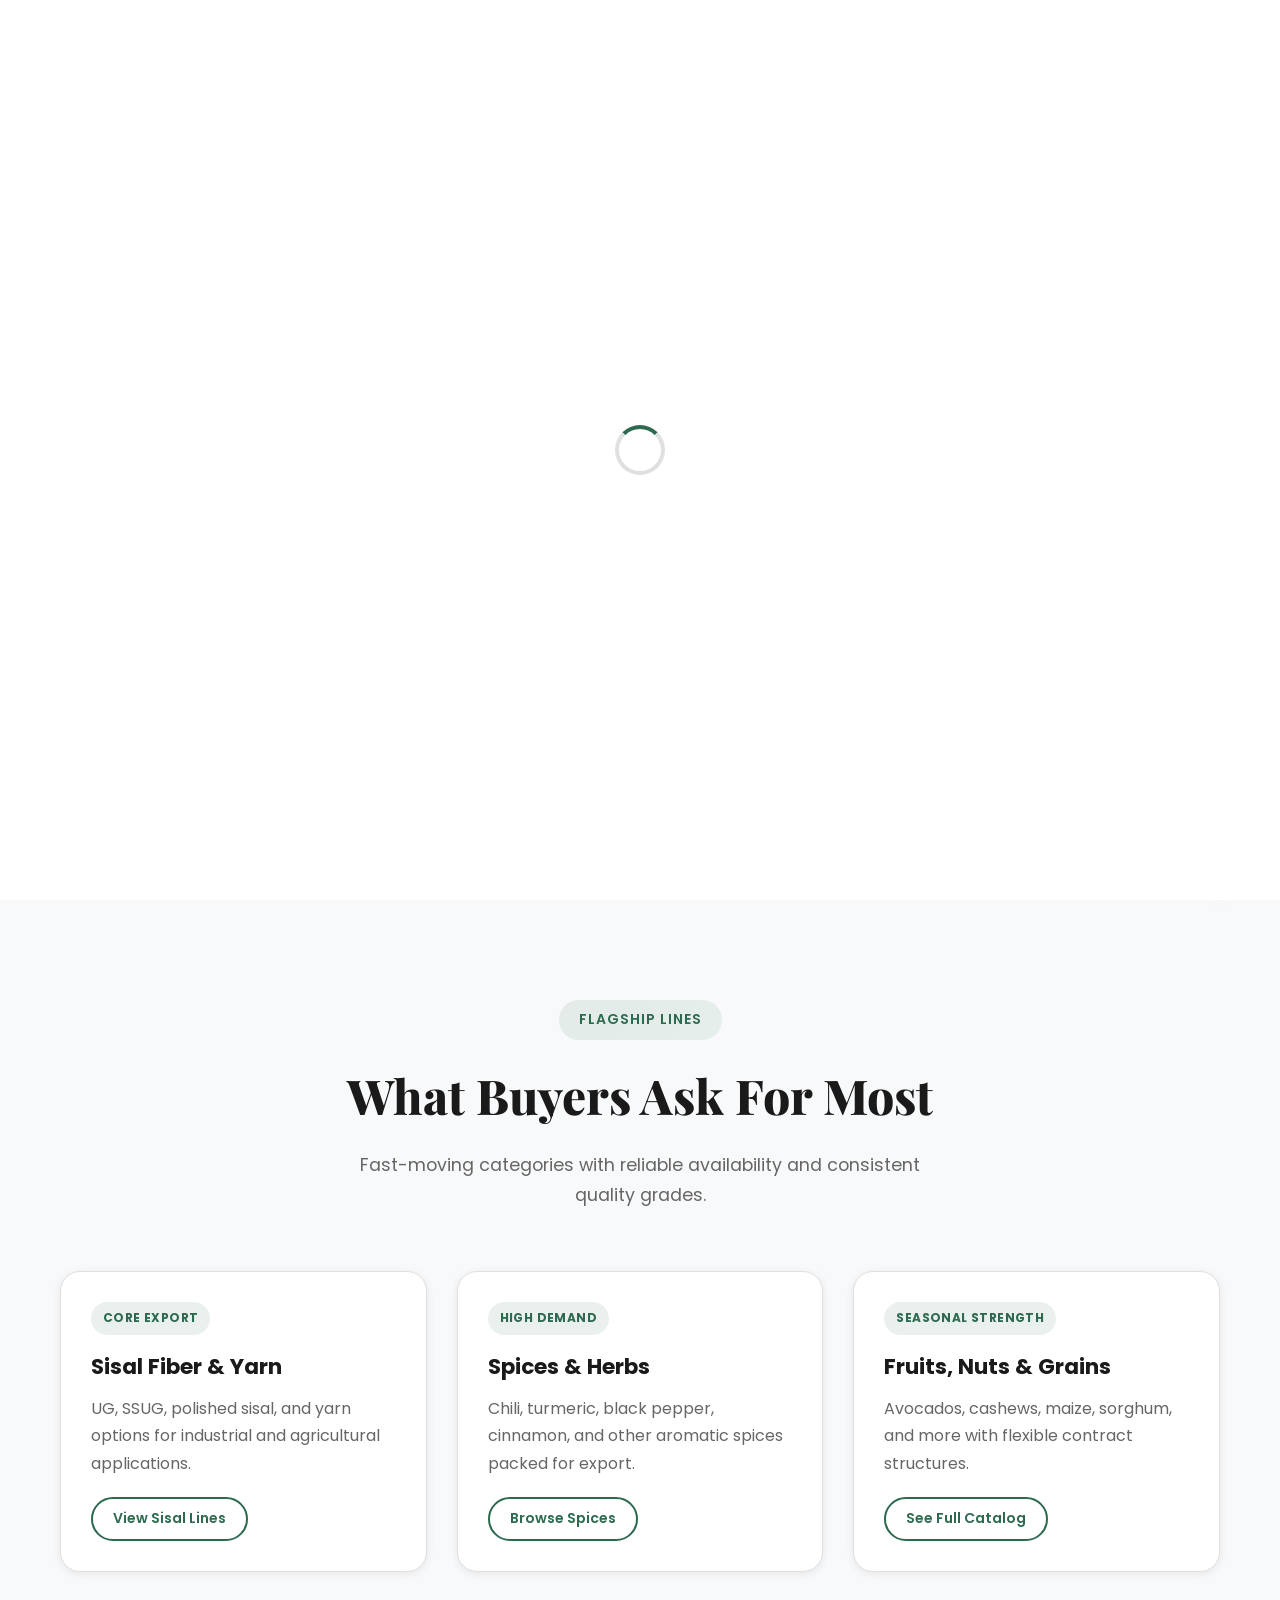
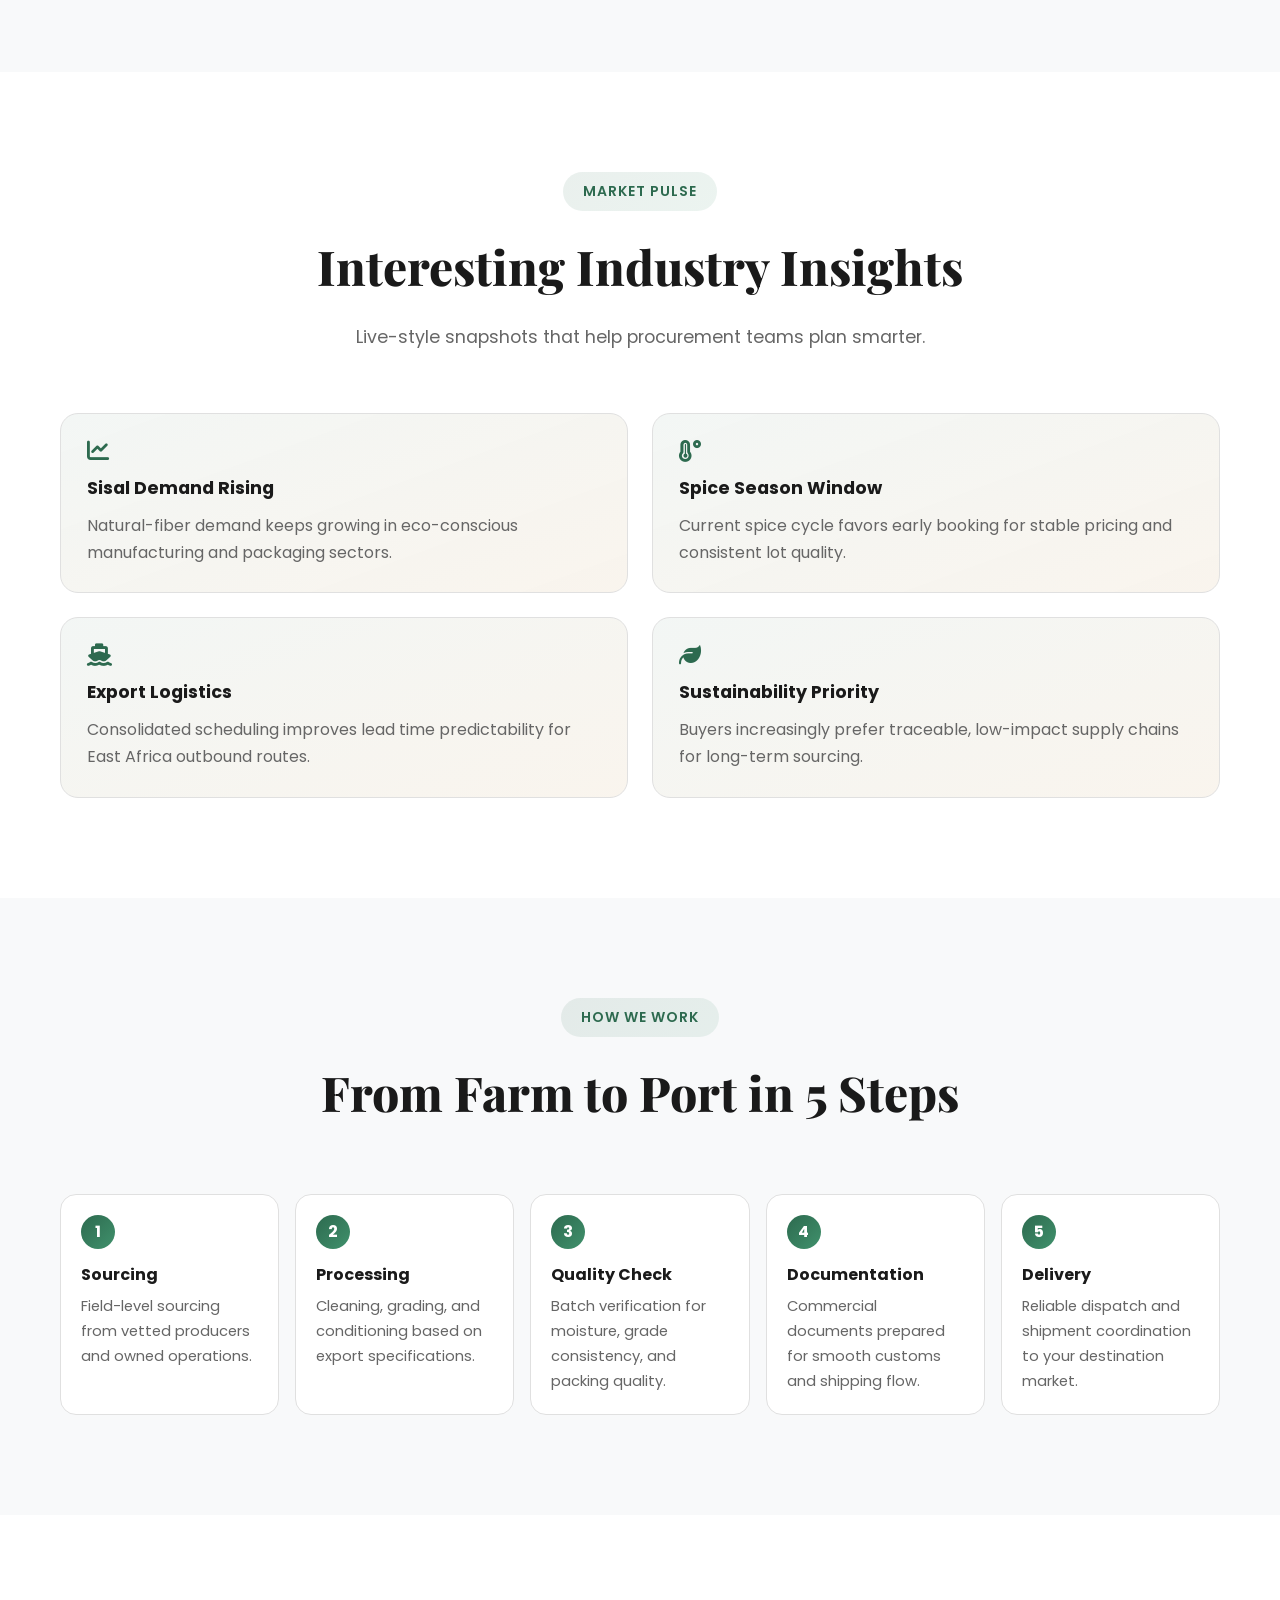
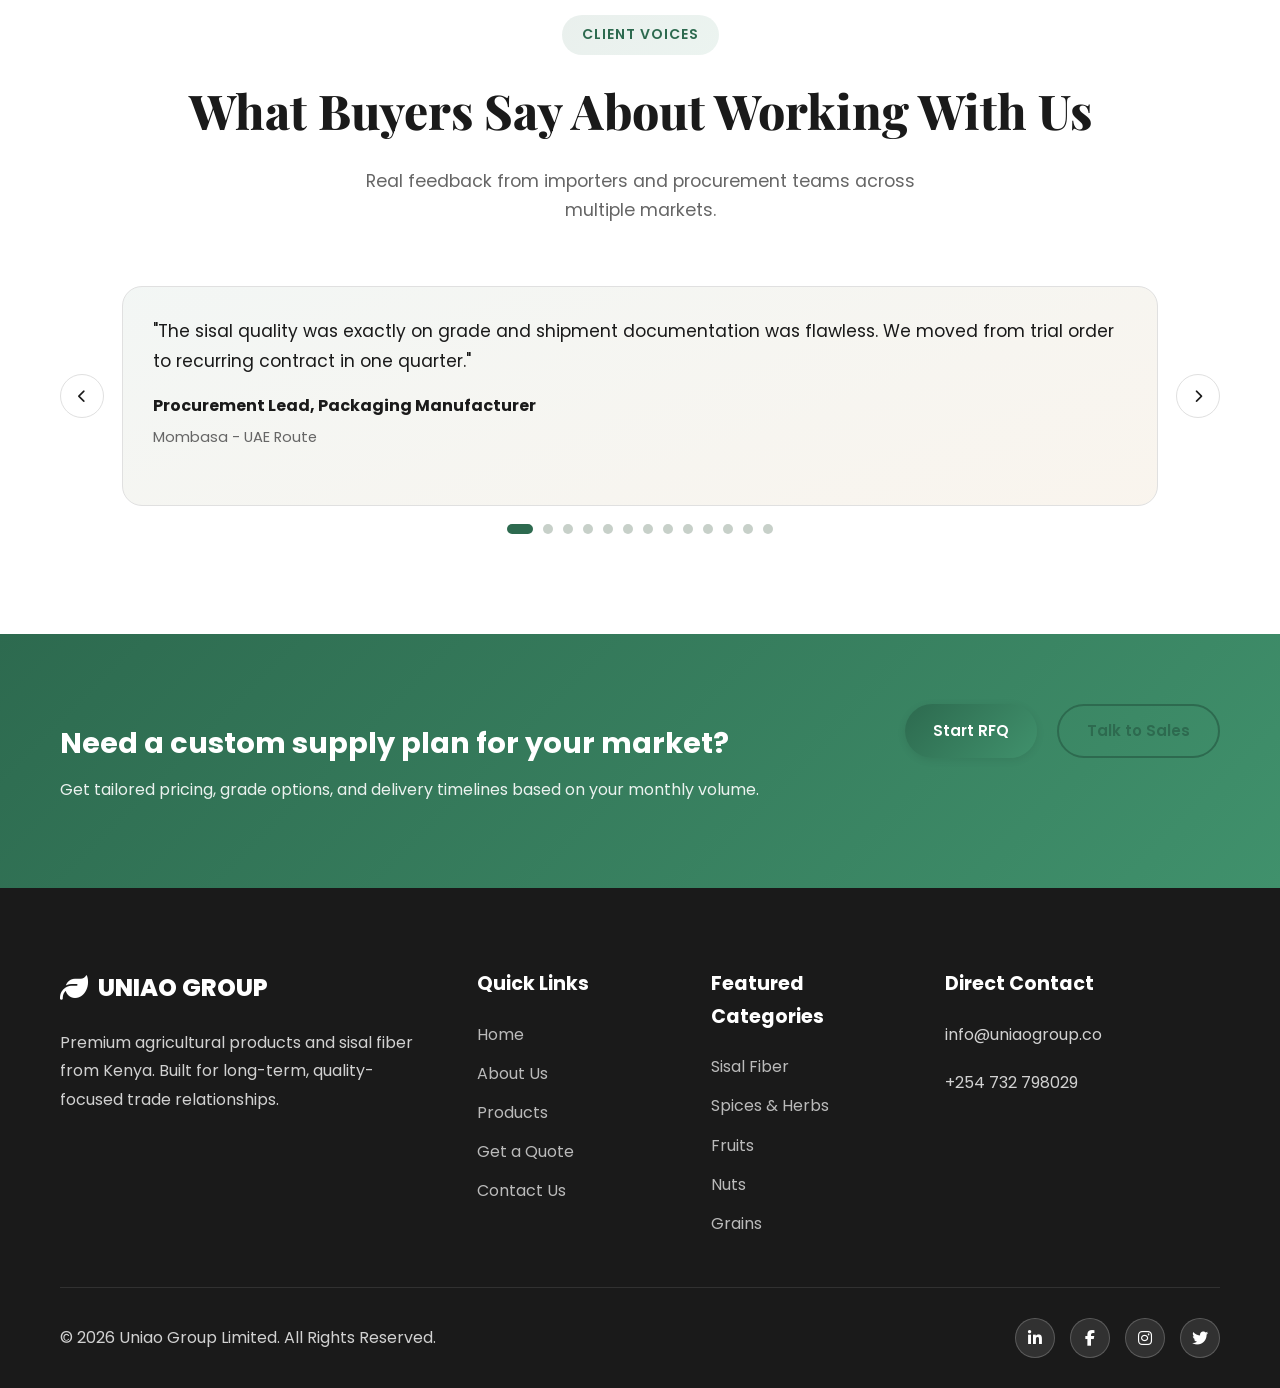
==== index.html @ 2d0ca400 "Initial website deployment" ====
<!DOCTYPE html>
<html lang="en">
<head>
    <meta charset="UTF-8">
    <meta name="viewport" content="width=device-width, initial-scale=1.0">
    <meta name="description" content="Uniao Group Limited - Premium sisal fiber and agricultural exports from Kenya.">
    <title>Uniao Group Limited | Premium Sisal & Agro Exports</title>
    <link rel="stylesheet" href="styles.css">
    <link rel="stylesheet" href="https://cdnjs.cloudflare.com/ajax/libs/font-awesome/6.4.0/css/all.min.css">
    <link href="https://fonts.googleapis.com/css2?family=Poppins:wght@300;400;500;600;700;800&family=Playfair+Display:wght@700;800&display=swap" rel="stylesheet">
</head>
<body>
    <button class="theme-toggle" id="themeToggle" aria-label="Toggle dark mode">
        <i class="fas fa-moon"></i>
    </button>

    <div class="loading-screen" id="loadingScreen">
        <div class="loader"></div>
    </div>

    <nav class="navbar" id="navbar">
        <div class="container nav-container">
            <div class="logo">
                <i class="fas fa-leaf"></i>
                <span>UNIAO GROUP</span>
            </div>
            <ul class="nav-menu" id="navMenu">
                <li><a href="index.html" class="nav-link active">Home</a></li>
                <li><a href="about.html" class="nav-link">About</a></li>
                <li><a href="products.html" class="nav-link">Products</a></li>
                <li><a href="about.html#why-us" class="nav-link">Why Us</a></li>
                <li><a href="contact.html" class="nav-link">Contact</a></li>
                <li><a href="quote.html" class="btn btn-primary">Get Quote</a></li>
            </ul>
            <div class="hamburger" id="hamburger">
                <span></span>
                <span></span>
                <span></span>
            </div>
        </div>
    </nav>

    <section class="hero" id="home">
        <div class="hero-overlay"></div>
        <div class="hero-particles" id="particles"></div>
        <div class="container hero-content">
            <div class="hero-text">
                <h1 class="hero-title animate-fade-in">
                    From Kenyan Fields to <span class="gradient-text">Global Supply Chains</span>
                </h1>
                <p class="hero-subtitle animate-fade-in-delay">
                    Uniao Group Limited delivers premium sisal fiber, spices, grains, and fresh produce with dependable quality and export-ready logistics.
                </p>
                <div class="hero-buttons animate-fade-in-delay-2">
                    <a href="products.html" class="btn btn-primary btn-large">
                        <span>Explore Product Catalog</span>
                        <i class="fas fa-arrow-right"></i>
                    </a>
                    <a href="quote.html" class="btn btn-secondary btn-large">
                        <i class="fas fa-paper-plane"></i>
                        <span>Request Bulk Quote</span>
                    </a>
                </div>
                <div class="hero-stats animate-fade-in-delay-3">
                    <div class="stat-item">
                        <span class="stat-number" data-target="12">0</span>
                        <span class="stat-label">Years Experience</span>
                    </div>
                    <div class="stat-item">
                        <span class="stat-number" data-target="40">0</span>
                        <span class="stat-label">Product Lines</span>
                    </div>
                    <div class="stat-item">
                        <span class="stat-number" data-target="50">0</span>
                        <span class="stat-label">Export Markets</span>
                    </div>
                </div>
            </div>
        </div>
    </section>

    <section class="spotlight-section">
        <div class="container">
            <div class="section-header">
                <span class="section-tag">Flagship Lines</span>
                <h2 class="section-title">What Buyers Ask For Most</h2>
                <p class="section-subtitle">Fast-moving categories with reliable availability and consistent quality grades.</p>
            </div>
            <div class="spotlight-grid">
                <article class="spotlight-card">
                    <span class="spotlight-chip">Core Export</span>
                    <h3>Sisal Fiber & Yarn</h3>
                    <p>UG, SSUG, polished sisal, and yarn options for industrial and agricultural applications.</p>
                    <a href="products.html" class="btn btn-outline btn-small">View Sisal Lines</a>
                </article>
                <article class="spotlight-card">
                    <span class="spotlight-chip">High Demand</span>
                    <h3>Spices & Herbs</h3>
                    <p>Chili, turmeric, black pepper, cinnamon, and other aromatic spices packed for export.</p>
                    <a href="products.html" class="btn btn-outline btn-small">Browse Spices</a>
                </article>
                <article class="spotlight-card">
                    <span class="spotlight-chip">Seasonal Strength</span>
                    <h3>Fruits, Nuts & Grains</h3>
                    <p>Avocados, cashews, maize, sorghum, and more with flexible contract structures.</p>
                    <a href="products.html" class="btn btn-outline btn-small">See Full Catalog</a>
                </article>
            </div>
        </div>
    </section>

    <section class="insights-section">
        <div class="container">
            <div class="section-header">
                <span class="section-tag">Market Pulse</span>
                <h2 class="section-title">Interesting Industry Insights</h2>
                <p class="section-subtitle">Live-style snapshots that help procurement teams plan smarter.</p>
            </div>
            <div class="insights-grid">
                <div class="insight-card">
                    <i class="fas fa-chart-line"></i>
                    <h4>Sisal Demand Rising</h4>
                    <p>Natural-fiber demand keeps growing in eco-conscious manufacturing and packaging sectors.</p>
                </div>
                <div class="insight-card">
                    <i class="fas fa-temperature-high"></i>
                    <h4>Spice Season Window</h4>
                    <p>Current spice cycle favors early booking for stable pricing and consistent lot quality.</p>
                </div>
                <div class="insight-card">
                    <i class="fas fa-ship"></i>
                    <h4>Export Logistics</h4>
                    <p>Consolidated scheduling improves lead time predictability for East Africa outbound routes.</p>
                </div>
                <div class="insight-card">
                    <i class="fas fa-leaf"></i>
                    <h4>Sustainability Priority</h4>
                    <p>Buyers increasingly prefer traceable, low-impact supply chains for long-term sourcing.</p>
                </div>
            </div>
        </div>
    </section>

    <section class="journey-section">
        <div class="container">
            <div class="section-header">
                <span class="section-tag">How We Work</span>
                <h2 class="section-title">From Farm to Port in 5 Steps</h2>
            </div>
            <div class="journey-grid">
                <div class="journey-step"><span>1</span><h4>Sourcing</h4><p>Field-level sourcing from vetted producers and owned operations.</p></div>
                <div class="journey-step"><span>2</span><h4>Processing</h4><p>Cleaning, grading, and conditioning based on export specifications.</p></div>
                <div class="journey-step"><span>3</span><h4>Quality Check</h4><p>Batch verification for moisture, grade consistency, and packing quality.</p></div>
                <div class="journey-step"><span>4</span><h4>Documentation</h4><p>Commercial documents prepared for smooth customs and shipping flow.</p></div>
                <div class="journey-step"><span>5</span><h4>Delivery</h4><p>Reliable dispatch and shipment coordination to your destination market.</p></div>
            </div>
        </div>
    </section>

    <section class="testimonials-section">
        <div class="container">
            <div class="section-header">
                <span class="section-tag">Client Voices</span>
                <h2 class="section-title">What Buyers Say About Working With Us</h2>
                <p class="section-subtitle">Real feedback from importers and procurement teams across multiple markets.</p>
            </div>

            <div class="testimonial-carousel" id="testimonialCarousel">
                <button class="carousel-arrow prev" id="testimonialPrev" aria-label="Previous testimonial">
                    <i class="fas fa-chevron-left"></i>
                </button>

                <div class="testimonial-track" id="testimonialTrack">
                    <article class="testimonial-slide active">
                        <p class="quote">"The sisal quality was exactly on grade and shipment documentation was flawless. We moved from trial order to recurring contract in one quarter."</p>
                        <div class="client-meta">
                            <h4>Procurement Lead, Packaging Manufacturer</h4>
                            <span>Mombasa - UAE Route</span>
                        </div>
                    </article>
                    <article class="testimonial-slide">
                        <p class="quote">"Their spice lots were consistent in aroma and moisture levels. Communication was fast, and the timeline stayed on track."</p>
                        <div class="client-meta">
                            <h4>Import Director, Food Distributor</h4>
                            <span>Nairobi - Europe Distribution</span>
                        </div>
                    </article>
                    <article class="testimonial-slide">
                        <p class="quote">"Uniao gave us flexible volume planning for both peak and off-peak months. That reliability helped us stabilize our pricing model."</p>
                        <div class="client-meta">
                            <h4>Category Manager, Agro Trading Group</h4>
                            <span>East Africa Regional Supply</span>
                        </div>
                    </article>
                    <article class="testimonial-slide">
                        <p class="quote">"The essential oils passed our lab testing on the first submission. Premium quality at competitive pricing changed our supplier landscape."</p>
                        <div class="client-meta">
                            <h4>Head of Procurement, Cosmetics Manufacturer</h4>
                            <span>Dubai - GCC Supply Chain</span>
                        </div>
                    </article>
                    <article class="testimonial-slide">
                        <p class="quote">"Fresh fruits arrived in perfect condition despite long transit. Their cold chain management is world-class. We're expanding orders."</p>
                        <div class="client-meta">
                            <h4>Supply Chain Manager, Retail Food Group</h4>
                            <span>Singapore - Southeast Asia Hub</span>
                        </div>
                    </article>
                    <article class="testimonial-slide">
                        <p class="quote">"Bulk nuts order for our snack line was handled flawlessly. Consistency from lot to lot is exceptional. Highly recommend."</p>
                        <div class="client-meta">
                            <h4>Operations Director, Food Processing Co.</h4>
                            <span>Bangalore - India Operations</span>
                        </div>
                    </article>
                    <article class="testimonial-slide">
                        <p class="quote">"Their grains sourcing helped us meet organic certification requirements. Documentation and traceability are thorough."</p>
                        <div class="client-meta">
                            <h4>Compliance Officer, Organic Food Brand</h4>
                            <span>Amsterdam - European Distribution</span>
                        </div>
                    </article>
                    <article class="testimonial-slide">
                        <p class="quote">"Competitive turmeric pricing without sacrificing quality. We've been able to offer better margins while maintaining product integrity."</p>
                        <div class="client-meta">
                            <h4>Sales Director, Spice Trading Company</h4>
                            <span>Mumbai - Wholesale Distribution</span>
                        </div>
                    </article>
                    <article class="testimonial-slide">
                        <p class="quote">"Sisal rope shipment was on-time and quality exceeded specifications. We signed a two-year volume contract."</p>
                        <div class="client-meta">
                            <h4>Procurement Manager, Shipping Company</h4>
                            <span>Rotterdam - Maritime Logistics</span>
                        </div>
                    </article>
                    <article class="testimonial-slide">
                        <p class="quote">"Herbs for our pharmaceutical line met all GMP standards. Uniao's quality control processes give us confidence in every shipment."</p>
                        <div class="client-meta">
                            <h4>Production Lead, Pharmaceutical Corp</h4>
                            <span>Geneva - Pharma Supply</span>
                        </div>
                    </article>
                    <article class="testimonial-slide">
                        <p class="quote">"Our hospitality clients love the premium vegetables and fresh produce. Uniao became our preferred supplier within first month."</p>
                        <div class="client-meta">
                            <h4>Head Chef Supply, Hotel Group</h4>
                            <span>Dubai - Hospitality Network</span>
                        </div>
                    </article>
                    <article class="testimonial-slide">
                        <p class="quote">"Coffee quality and freshness rivaled premium importers three times their price. Switching to Uniao was one of our best cost decisions."</p>
                        <div class="client-meta">
                            <h4>Procurement Manager, Café Chain</h4>
                            <span>Paris - European Retail</span>
                        </div>
                    </article>
                    <article class="testimonial-slide">
                        <p class="quote">"Cashews and premium nuts for our confectionery met exact specifications. Uniao's consistency solved our supply chain headaches."</p>
                        <div class="client-meta">
                            <h4>Supply Chain Lead, Confectionery Manufacturer</h4>
                            <span>Turkey - Regional Distribution</span>
                        </div>
                    </article>
                </div>

                <button class="carousel-arrow next" id="testimonialNext" aria-label="Next testimonial">
                    <i class="fas fa-chevron-right"></i>
                </button>
            </div>

            <div class="carousel-dots" id="testimonialDots" aria-label="Testimonial navigation">
                <button class="dot active" aria-label="Go to testimonial 1"></button>
                <button class="dot" aria-label="Go to testimonial 2"></button>
                <button class="dot" aria-label="Go to testimonial 3"></button>
                <button class="dot" aria-label="Go to testimonial 4"></button>
                <button class="dot" aria-label="Go to testimonial 5"></button>
                <button class="dot" aria-label="Go to testimonial 6"></button>
                <button class="dot" aria-label="Go to testimonial 7"></button>
                <button class="dot" aria-label="Go to testimonial 8"></button>
                <button class="dot" aria-label="Go to testimonial 9"></button>
                <button class="dot" aria-label="Go to testimonial 10"></button>
                <button class="dot" aria-label="Go to testimonial 11"></button>
                <button class="dot" aria-label="Go to testimonial 12"></button>
                <button class="dot" aria-label="Go to testimonial 13"></button>
            </div>
        </div>
    </section>

    <section class="cta-band">
        <div class="container cta-band-inner">
            <div>
                <h3>Need a custom supply plan for your market?</h3>
                <p>Get tailored pricing, grade options, and delivery timelines based on your monthly volume.</p>
            </div>
            <div class="hero-buttons">
                <a href="quote.html" class="btn btn-primary">Start RFQ</a>
                <a href="contact.html" class="btn btn-outline">Talk to Sales</a>
            </div>
        </div>
    </section>

    <footer class="footer">
        <div class="container">
            <div class="footer-grid">
                <div class="footer-col">
                    <div class="footer-logo">
                        <i class="fas fa-leaf"></i>
                        <span>UNIAO GROUP</span>
                    </div>
                    <p>Premium agricultural products and sisal fiber from Kenya. Built for long-term, quality-focused trade relationships.</p>
                </div>
                <div class="footer-col">
                    <h4>Quick Links</h4>
                    <ul>
                        <li><a href="index.html">Home</a></li>
                        <li><a href="about.html">About Us</a></li>
                        <li><a href="products.html">Products</a></li>
                        <li><a href="quote.html">Get a Quote</a></li>
                        <li><a href="contact.html">Contact Us</a></li>
                    </ul>
                </div>
                <div class="footer-col">
                    <h4>Featured Categories</h4>
                    <ul>
                        <li><a href="products.html">Sisal Fiber</a></li>
                        <li><a href="products.html">Spices & Herbs</a></li>
                        <li><a href="products.html">Fruits</a></li>
                        <li><a href="products.html">Nuts</a></li>
                        <li><a href="products.html">Grains</a></li>
                    </ul>
                </div>
                <div class="footer-col">
                    <h4>Direct Contact</h4>
                    <p><a href="mailto:info@uniaogroup.co">info@uniaogroup.co</a></p>
                    <p><a href="tel:+254732798029">+254 732 798029</a></p>
                </div>
            </div>
            <div class="footer-bottom">
                <p>&copy; 2026 Uniao Group Limited. All Rights Reserved.</p>
                <div class="social-icons">
                    <a href="https://www.linkedin.com" target="_blank" rel="noopener noreferrer" aria-label="LinkedIn" title="LinkedIn">
                        <i class="fab fa-linkedin-in"></i>
                    </a>
                    <a href="https://www.facebook.com" target="_blank" rel="noopener noreferrer" aria-label="Facebook" title="Facebook">
                        <i class="fab fa-facebook-f"></i>
                    </a>
                    <a href="https://www.instagram.com" target="_blank" rel="noopener noreferrer" aria-label="Instagram" title="Instagram">
                        <i class="fab fa-instagram"></i>
                    </a>
                    <a href="https://www.twitter.com" target="_blank" rel="noopener noreferrer" aria-label="Twitter" title="Twitter">
                        <i class="fab fa-twitter"></i>
                    </a>
                </div>
            </div>
        </div>
    </footer>

    <button class="back-to-top" id="backToTop">
        <i class="fas fa-arrow-up"></i>
    </button>

    <a href="https://web.whatsapp.com/send?phone=254732798029&text=Hello, I'm interested in your products"
       class="whatsapp-float" target="_blank" aria-label="Chat on WhatsApp">
        <i class="fab fa-whatsapp"></i>
    </a>

    <script src="script.js"></script>
</body>
</html>
---- styles.css ----
/* ===================================
   MODERN PREMIUM WEBSITE STYLES
   =================================== */

/* CSS Variables for Theme */
:root {
    --primary-color: #2d6a4f;
    --primary-dark: #1b4332;
    --primary-light: #40916c;
    --secondary-color: #d4a574;
    --accent-color: #b7791f;
    --text-dark: #1a1a1a;
    --text-light: #666666;
    --text-lighter: #999999;
    --bg-light: #ffffff;
    --bg-gray: #f8f9fa;
    --bg-dark: #1a1a1a;
    --border-color: #e0e0e0;
    --shadow-sm: 0 2px 8px rgba(0, 0, 0, 0.08);
    --shadow-md: 0 4px 16px rgba(0, 0, 0, 0.12);
    --shadow-lg: 0 8px 32px rgba(0, 0, 0, 0.16);
    --shadow-xl: 0 12px 48px rgba(0, 0, 0, 0.2);
    --gradient-primary: linear-gradient(135deg, var(--primary-color) 0%, var(--primary-light) 100%);
    --gradient-secondary: linear-gradient(135deg, var(--secondary-color) 0%, var(--accent-color) 100%);
    --gradient-overlay: linear-gradient(135deg, rgba(45, 106, 79, 0.95) 0%, rgba(27, 67, 50, 0.95) 100%);
    --transition-fast: 0.2s ease;
    --transition-normal: 0.3s ease;
    --transition-slow: 0.5s ease;
}

/* Dark Mode Variables */
[data-theme="dark"] {
    --text-dark: #ffffff;
    --text-light: #b0b0b0;
    --text-lighter: #808080;
    --bg-light: #1a1a1a;
    --bg-gray: #2a2a2a;
    --bg-dark: #0f0f0f;
    --border-color: #333333;
    --shadow-sm: 0 2px 8px rgba(0, 0, 0, 0.3);
    --shadow-md: 0 4px 16px rgba(0, 0, 0, 0.4);
    --shadow-lg: 0 8px 32px rgba(0, 0, 0, 0.5);
}

/* Reset & Base Styles */
* {
    margin: 0;
    padding: 0;
    box-sizing: border-box;
}

html {
    scroll-behavior: smooth;
    scroll-padding-top: 80px;
}

body {
    font-family: 'Poppins', sans-serif;
    font-size: 16px;
    line-height: 1.7;
    color: var(--text-dark);
    background-color: var(--bg-light);
    overflow-x: hidden;
    transition: background-color var(--transition-normal), color var(--transition-normal);
}

img {
    max-width: 100%;
    height: auto;
    display: block;
}

a {
    text-decoration: none;
    color: inherit;
    transition: all var(--transition-fast);
}

ul {
    list-style: none;
}

/* Container */
.container {
    max-width: 1200px;
    margin: 0 auto;
    padding: 0 20px;
}

/* Loading Screen */
.loading-screen {
    position: fixed;
    top: 0;
    left: 0;
    width: 100%;
    height: 100%;
    background: var(--bg-light);
    display: flex;
    align-items: center;
    justify-content: center;
    z-index: 9999;
    transition: opacity 0.5s, visibility 0.5s;
}

.loading-screen.hidden {
    opacity: 0;
    visibility: hidden;
}

.loader {
    width: 50px;
    height: 50px;
    border: 4px solid var(--border-color);
    border-top-color: var(--primary-color);
    border-radius: 50%;
    animation: spin 1s linear infinite;
}

@keyframes spin {
    to { transform: rotate(360deg); }
}

/* Theme Toggle Button */
.theme-toggle {
    position: fixed;
    top: 100px;
    right: 30px;
    width: 50px;
    height: 50px;
    border-radius: 50%;
    background: var(--gradient-primary);
    border: none;
    color: white;
    font-size: 20px;
    cursor: pointer;
    box-shadow: var(--shadow-lg);
    z-index: 999;
    transition: all var(--transition-normal);
    display: flex;
    align-items: center;
    justify-content: center;
}

.theme-toggle:hover {
    transform: scale(1.1) rotate(15deg);
    box-shadow: var(--shadow-xl);
}

/* Navigation */
.navbar {
    position: fixed;
    top: 0;
    left: 0;
    width: 100%;
    background: var(--bg-light);
    box-shadow: var(--shadow-sm);
    z-index: 998;
    transition: all var(--transition-normal);
}

.navbar.scrolled {
    background: rgba(255, 255, 255, 0.95);
    backdrop-filter: blur(10px);
    box-shadow: var(--shadow-md);
}

[data-theme="dark"] .navbar.scrolled {
    background: rgba(26, 26, 26, 0.95);
}

.nav-container {
    display: flex;
    align-items: center;
    justify-content: space-between;
    padding: 20px;
    max-width: 1400px;
}

.logo {
    display: flex;
    align-items: center;
    gap: 10px;
    font-size: 24px;
    font-weight: 800;
    color: var(--primary-color);
}

.logo i {
    font-size: 28px;
}

.nav-menu {
    display: flex;
    align-items: center;
    gap: 30px;
}

.nav-link {
    font-weight: 500;
    color: var(--text-dark);
    position: relative;
    padding: 5px 0;
}

.nav-link::after {
    content: '';
    position: absolute;
    bottom: 0;
    left: 0;
    width: 0;
    height: 2px;
    background: var(--gradient-primary);
    transition: width var(--transition-normal);
}

.nav-link:hover::after,
.nav-link.active::after {
    width: 100%;
}

.hamburger {
    display: none;
    flex-direction: column;
    gap: 5px;
    cursor: pointer;
    z-index: 1000;
}

.hamburger span {
    width: 25px;
    height: 3px;
    background: var(--text-dark);
    border-radius: 3px;
    transition: all var(--transition-normal);
}

.hamburger.active span:nth-child(1) {
    transform: rotate(45deg) translate(8px, 8px);
}

.hamburger.active span:nth-child(2) {
    opacity: 0;
}

.hamburger.active span:nth-child(3) {
    transform: rotate(-45deg) translate(7px, -7px);
}

/* Buttons */
.btn {
    display: inline-flex;
    align-items: center;
    gap: 10px;
    padding: 12px 28px;
    border: none;
    border-radius: 50px;
    font-family: 'Poppins', sans-serif;
    font-size: 15px;
    font-weight: 600;
    cursor: pointer;
    transition: all var(--transition-normal);
    text-align: center;
    white-space: nowrap;
}

.btn-primary {
    background: var(--gradient-primary);
    color: white;
    box-shadow: var(--shadow-sm);
}

.btn-primary:hover {
    transform: translateY(-2px);
    box-shadow: var(--shadow-md);
}

.btn-secondary {
    background: transparent;
    color: white;
    border: 2px solid white;
}

.btn-secondary:hover {
    background: white;
    color: var(--primary-color);
}

.btn-outline {
    background: transparent;
    color: var(--primary-color);
    border: 2px solid var(--primary-color);
}

.btn-outline:hover {
    background: var(--primary-color);
    color: white;
}

.btn-large {
    padding: 16px 36px;
    font-size: 16px;
}

.btn-small {
    padding: 8px 20px;
    font-size: 14px;
}

/* Hero Section */
.hero {
    position: relative;
    min-height: 100vh;
    display: flex;
    align-items: center;
    background: linear-gradient(135deg, #1b4332 0%, #2d6a4f 50%, #40916c 100%);
    overflow: hidden;
    padding-top: 80px;
}

.hero-overlay {
    position: absolute;
    top: 0;
    left: 0;
    width: 100%;
    height: 100%;
    background: url('https://images.unsplash.com/photo-1625246333195-78d9c38ad449?w=1920&q=80') center/cover;
    opacity: 0.15;
    z-index: 0;
}

.hero-particles {
    position: absolute;
    top: 0;
    left: 0;
    width: 100%;
    height: 100%;
    overflow: hidden;
    z-index: 1;
}

.hero-content {
    position: relative;
    z-index: 2;
    padding: 60px 20px;
}

.hero-text {
    max-width: 800px;
}

.hero-title {
    font-family: 'Playfair Display', serif;
    font-size: clamp(2.5rem, 5vw, 4.5rem);
    font-weight: 800;
    line-height: 1.2;
    color: white;
    margin-bottom: 20px;
}

.gradient-text {
    background: linear-gradient(135deg, #ffd700 0%, #ffed4e 100%);
    -webkit-background-clip: text;
    -webkit-text-fill-color: transparent;
    background-clip: text;
}

.hero-subtitle {
    font-size: clamp(1.1rem, 2vw, 1.3rem);
    color: rgba(255, 255, 255, 0.9);
    margin-bottom: 40px;
    max-width: 600px;
}

.hero-buttons {
    display: flex;
    flex-wrap: wrap;
    gap: 20px;
    margin-bottom: 60px;
}

.hero-stats {
    display: flex;
    flex-wrap: wrap;
    gap: 40px;
}

.stat-item {
    display: flex;
    flex-direction: column;
    gap: 5px;
}

.stat-number {
    font-size: 3rem;
    font-weight: 800;
    color: white;
    line-height: 1;
}

.stat-number::after {
    content: '+';
}

.stat-label {
    font-size: 0.95rem;
    color: rgba(255, 255, 255, 0.8);
    text-transform: uppercase;
    letter-spacing: 1px;
}

.scroll-indicator {
    position: absolute;
    bottom: 30px;
    left: 50%;
    transform: translateX(-50%);
    display: flex;
    flex-direction: column;
    align-items: center;
    gap: 10px;
    color: rgba(255, 255, 255, 0.8);
    font-size: 14px;
    text-transform: uppercase;
    letter-spacing: 2px;
    z-index: 2;
}

.scroll-arrow {
    width: 2px;
    height: 40px;
    background: rgba(255, 255, 255, 0.5);
    position: relative;
    animation: scrollDown 2s infinite;
}

@keyframes scrollDown {
    0%, 100% { transform: translateY(0); opacity: 1; }
    50% { transform: translateY(10px); opacity: 0.5; }
}

/* Animations */
.animate-fade-in {
    animation: fadeIn 1s ease-out;
}

.animate-fade-in-delay {
    animation: fadeIn 1s ease-out 0.3s both;
}

.animate-fade-in-delay-2 {
    animation: fadeIn 1s ease-out 0.6s both;
}

.animate-fade-in-delay-3 {
    animation: fadeIn 1s ease-out 0.9s both;
}

@keyframes fadeIn {
    from {
        opacity: 0;
        transform: translateY(30px);
    }
    to {
        opacity: 1;
        transform: translateY(0);
    }
}

/* Section Styles */
section {
    padding: 100px 0;
}

.section-header {
    text-align: center;
    margin-bottom: 60px;
}

.section-tag {
    display: inline-block;
    padding: 8px 20px;
    background: linear-gradient(135deg, rgba(45, 106, 79, 0.1), rgba(64, 145, 108, 0.1));
    color: var(--primary-color);
    border-radius: 50px;
    font-size: 14px;
    font-weight: 600;
    text-transform: uppercase;
    letter-spacing: 1px;
    margin-bottom: 15px;
}

.section-title {
    font-family: 'Playfair Display', serif;
    font-size: clamp(2rem, 4vw, 3rem);
    font-weight: 800;
    color: var(--text-dark);
    margin-bottom: 15px;
}

.section-subtitle {
    font-size: 1.1rem;
    color: var(--text-light);
    max-width: 600px;
    margin: 0 auto;
}

/* About Section */
.about-section {
    background: var(--bg-gray);
}

.about-grid {
    display: grid;
    grid-template-columns: 1fr 1fr;
    gap: 60px;
    align-items: center;
}

.about-image {
    position: relative;
}

.image-wrapper {
    position: relative;
    border-radius: 20px;
    overflow: hidden;
    box-shadow: var(--shadow-lg);
}

.image-wrapper img {
    width: 100%;
    height: 500px;
    object-fit: cover;
    transition: transform var(--transition-slow);
}

.image-wrapper:hover img {
    transform: scale(1.05);
}

.image-overlay {
    position: absolute;
    top: 0;
    left: 0;
    width: 100%;
    height: 100%;
    background: rgba(45, 106, 79, 0.8);
    display: flex;
    flex-direction: column;
    align-items: center;
    justify-content: center;
    gap: 15px;
    opacity: 0;
    transition: opacity var(--transition-normal);
    cursor: pointer;
    color: white;
}

.image-wrapper:hover .image-overlay {
    opacity: 1;
}

.image-overlay i {
    font-size: 60px;
}

.image-overlay span {
    font-size: 18px;
    font-weight: 600;
}

.about-badge {
    position: absolute;
    bottom: 30px;
    right: 30px;
    background: white;
    padding: 20px;
    border-radius: 15px;
    box-shadow: var(--shadow-lg);
    display: flex;
    align-items: center;
    gap: 15px;
}

.about-badge i {
    font-size: 40px;
    color: var(--accent-color);
}

.about-badge strong {
    display: block;
    font-size: 18px;
    color: var(--text-dark);
}

.about-badge span {
    display: block;
    font-size: 14px;
    color: var(--text-light);
}

.about-text {
    font-size: 1.05rem;
    color: var(--text-light);
    line-height: 1.8;
    margin-bottom: 20px;
}

.features-grid {
    display: grid;
    grid-template-columns: repeat(2, 1fr);
    gap: 25px;
    margin-top: 40px;
}

.feature-item {
    display: flex;
    flex-direction: column;
    gap: 10px;
}

.feature-item i {
    font-size: 32px;
    color: var(--primary-color);
}

.feature-item h4 {
    font-size: 1.1rem;
    color: var(--text-dark);
    font-weight: 600;
}

.feature-item p {
    font-size: 0.95rem;
    color: var(--text-light);
}

/* Products Section */
.products-section {
    background: var(--bg-light);
}

.product-filters {
    display: flex;
    flex-wrap: wrap;
    justify-content: center;
    gap: 15px;
    margin-bottom: 50px;
}

.filter-btn {
    padding: 10px 25px;
    border: 2px solid var(--border-color);
    background: transparent;
    color: var(--text-dark);
    border-radius: 50px;
    font-family: 'Poppins', sans-serif;
    font-size: 14px;
    font-weight: 600;
    cursor: pointer;
    transition: all var(--transition-normal);
}

.filter-btn:hover,
.filter-btn.active {
    background: var(--primary-color);
    color: white;
    border-color: var(--primary-color);
    transform: translateY(-2px);
}

.products-grid {
    display: grid;
    grid-template-columns: repeat(auto-fill, minmax(280px, 1fr));
    gap: 30px;
}

.product-card {
    background: var(--bg-light);
    border-radius: 20px;
    overflow: hidden;
    box-shadow: var(--shadow-sm);
    transition: all var(--transition-normal);
    border: 1px solid var(--border-color);
}

.product-card:hover {
    transform: translateY(-10px);
    box-shadow: var(--shadow-lg);
}

.product-card.hidden {
    display: none;
}

.product-image {
    position: relative;
    height: 280px;
    overflow: hidden;
}

.product-image img {
    width: 100%;
    height: 100%;
    object-fit: cover;
    transition: transform var(--transition-slow);
}

.product-card:hover .product-image img {
    transform: scale(1.1);
}

.product-badge {
    position: absolute;
    top: 15px;
    right: 15px;
    padding: 6px 15px;
    background: var(--accent-color);
    color: white;
    border-radius: 50px;
    font-size: 12px;
    font-weight: 600;
    text-transform: uppercase;
    z-index: 2;
}

.product-overlay {
    position: absolute;
    top: 0;
    left: 0;
    width: 100%;
    height: 100%;
    background: rgba(45, 106, 79, 0.95);
    display: flex;
    align-items: center;
    justify-content: center;
    opacity: 0;
    transition: opacity var(--transition-normal);
}

.product-card:hover .product-overlay {
    opacity: 1;
}

.product-info {
    padding: 25px;
}

.product-title {
    font-size: 1.2rem;
    font-weight: 700;
    color: var(--text-dark);
    margin-bottom: 10px;
}

.product-description {
    font-size: 0.95rem;
    color: var(--text-light);
    margin-bottom: 20px;
}

/* Why Us Section */
.why-us-section {
    background: var(--gradient-primary);
    color: white;
}

.why-us-section .section-tag {
    background: rgba(255, 255, 255, 0.2);
    color: white;
}

.why-us-section .section-title,
.why-us-section .section-subtitle {
    color: white;
}

.why-us-grid {
    display: grid;
    grid-template-columns: repeat(auto-fit, minmax(250px, 1fr));
    gap: 30px;
}

.why-us-card {
    background: rgba(255, 255, 255, 0.1);
    backdrop-filter: blur(10px);
    padding: 40px 30px;
    border-radius: 20px;
    text-align: center;
    transition: all var(--transition-normal);
    border: 1px solid rgba(255, 255, 255, 0.2);
}

.why-us-card:hover {
    background: rgba(255, 255, 255, 0.15);
    transform: translateY(-10px);
}

.icon-wrapper {
    width:80px;
    height: 80px;
    background: rgba(255, 255, 255, 0.2);
    border-radius: 50%;
    display: flex;
    align-items: center;
    justify-content: center;
    margin: 0 auto 25px;
    font-size: 36px;
    transition: all var(--transition-normal);
}

.why-us-card:hover .icon-wrapper {
    transform: scale(1.1) rotate(10deg);
}

.why-us-card h3 {
    font-size: 1.4rem;
    margin-bottom: 15px;
    font-weight: 700;
}

.why-us-card p {
    font-size: 1rem;
    line-height: 1.7;
    opacity: 0.9;
}

/* Mission Vision Values Section */
.mvv-section {
    background: var(--bg-gray);
}

.mvv-grid {
    display: grid;
    grid-template-columns: repeat(auto-fit, minmax(300px, 1fr));
    gap: 40px;
}

.mvv-card {
    background: var(--bg-light);
    padding: 40px;
    border-radius: 20px;
    box-shadow: var(--shadow-sm);
    transition: all var(--transition-normal);
    border: 1px solid var(--border-color);
}

.mvv-card:hover {
    transform: translateY(-5px);
    box-shadow: var(--shadow-md);
}

.mvv-icon {
    width: 70px;
    height: 70px;
    background: var(--gradient-primary);
    border-radius: 50%;
    display: flex;
    align-items: center;
    justify-content: center;
    margin-bottom: 25px;
    color: white;
    font-size: 32px;
}

.mvv-card h3 {
    font-size: 1.5rem;
    color: var(--text-dark);
    margin-bottom: 15px;
    font-weight: 700;
}

.mvv-card p {
    font-size: 1rem;
    color: var(--text-light);
    line-height: 1.8;
}

/* Quote Section */
.quote-section {
    background: var(--bg-light);
}

.quote-wrapper {
    display: grid;
    grid-template-columns: 1fr 1.5fr;
    gap: 60px;
    max-width: 1200px;
    margin: 0 auto;
}

.quote-info h2 {
    font-family: 'Playfair Display', serif;
    font-size: 2.5rem;
    color: var(--text-dark);
    margin-bottom: 20px;
}

.quote-info p {
    font-size: 1.1rem;
    color: var(--text-light);
    margin-bottom: 40px;
}

.quote-benefits {
    display: flex;
    flex-direction: column;
    gap: 20px;
}

.benefit-item {
    display: flex;
    align-items: center;
    gap: 15px;
    font-size: 1.05rem;
    color: var(--text-dark);
}

.benefit-item i {
    color: var(--primary-color);
    font-size: 24px;
}

.quote-form {
    background: var(--bg-gray);
    padding: 40px;
    border-radius: 20px;
    box-shadow: var(--shadow-md);
}

.form-row {
    display: grid;
    grid-template-columns: 1fr 1fr;
    gap: 20px;
}

.form-group {
    margin-bottom: 25px;
}

.form-group label {
    display: block;
    font-weight: 600;
    color: var(--text-dark);
    margin-bottom: 8px;
    font-size: 0.95rem;
}

.form-group input,
.form-group select,
.form-group textarea {
    width: 100%;
    padding: 14px 18px;
    border: 2px solid var(--border-color);
    border-radius: 10px;
    font-family: 'Poppins', sans-serif;
    font-size: 15px;
    color: var(--text-dark);
    background: var(--bg-light);
    transition: all var(--transition-normal);
}

.form-group input:focus,
.form-group select:focus,
.form-group textarea:focus {
    outline: none;
    border-color: var(--primary-color);
    box-shadow: 0 0 0 3px rgba(45, 106, 79, 0.1);
}

.form-group textarea {
    resize: vertical;
    min-height: 120px;
}

/* Contact Section */
.contact-section {
    background: var(--bg-gray);
}

.contact-grid {
    display: grid;
    grid-template-columns: repeat(auto-fit, minmax(250px, 1fr));
    gap: 30px;
    margin-bottom: 60px;
}

.contact-card {
    background: var(--bg-light);
    padding: 35px;
    border-radius: 20px;
    text-align: center;
    box-shadow: var(--shadow-sm);
    transition: all var(--transition-normal);
    border: 1px solid var(--border-color);
}

.contact-card:hover {
    transform: translateY(-5px);
    box-shadow: var(--shadow-md);
}

.contact-icon {
    width: 70px;
    height: 70px;
    background: var(--gradient-primary);
    border-radius: 50%;
    display: flex;
    align-items: center;
    justify-content: center;
    margin: 0 auto 20px;
    color: white;
    font-size: 28px;
}

.contact-card h4 {
    font-size: 1.2rem;
    color: var(--text-dark);
    margin-bottom: 12px;
    font-weight: 700;
}

.contact-card p {
    font-size: 1rem;
    color: var(--text-light);
    line-height: 1.6;
}

.contact-card a {
    color: var(--primary-color);
    font-weight: 500;
}

.contact-card a:hover {
    text-decoration: underline;
}

.social-links {
    text-align: center;
    padding: 50px 0 0;
    border-top: 2px solid var(--border-color);
}

.social-links h4 {
    font-size: 1.5rem;
    color: var(--text-dark);
    margin-bottom: 25px;
}

.social-icons {
    display: flex;
    justify-content: center;
    gap: 20px;
    flex-wrap: wrap;
}

.social-icon {
    width: 50px;
    height: 50px;
    border-radius: 50%;
    display: flex;
    align-items: center;
    justify-content: center;
    font-size: 20px;
    color: white;
    transition: all var(--transition-normal);
}

.social-icon:hover {
    transform: translateY(-5px) scale(1.1);
}

.social-icon.whatsapp { background: #25D366; }
.social-icon.facebook { background: #1877F2; }
.social-icon.twitter { background: #1DA1F2; }
.social-icon.linkedin { background: #0A66C2; }
.social-icon.instagram { background: linear-gradient(45deg, #f09433 0%,#e6683c 25%,#dc2743 50%,#cc2366 75%,#bc1888 100%); }

/* Footer */
.footer {
    background: var(--bg-dark);
    color: rgba(255, 255, 255, 0.8);
    padding: 80px 0 30px;
}

.footer-grid {
    display: grid;
    grid-template-columns: 2fr 1fr 1fr 1.5fr;
    gap: 50px;
    margin-bottom: 50px;
}

.footer-logo {
    display: flex;
    align-items: center;
    gap: 10px;
    font-size: 24px;
    font-weight: 800;
    color: white;
    margin-bottom: 20px;
}

.footer-logo i {
    font-size: 28px;
}

.footer-col p {
    font-size: 1rem;
    line-height: 1.8;
    margin-bottom: 20px;
}

.footer-col h4 {
    color: white;
    font-size: 1.2rem;
    font-weight: 700;
    margin-bottom: 20px;
}

.footer-col ul {
    display: flex;
    flex-direction: column;
    gap: 12px;
}

.footer-col ul a {
    color: rgba(255, 255, 255, 0.7);
    transition: all var(--transition-fast);
}

.footer-col ul a:hover {
    color: white;
    padding-left: 5px;
}

.newsletter-form {
    display: flex;
    gap: 10px;
    margin-top: 20px;
}

.newsletter-form input {
    flex: 1;
    padding: 12px 18px;
    border: 2px solid rgba(255, 255, 255, 0.2);
    border-radius: 50px;
    background: rgba(255, 255, 255, 0.1);
    color: white;
    font-family: 'Poppins', sans-serif;
}

.newsletter-form input::placeholder {
    color: rgba(255, 255, 255, 0.5);
}

.newsletter-form input:focus {
    outline: none;
    border-color: var(--primary-color);
}

.newsletter-form button {
    width: 50px;
    height: 50px;
    border-radius: 50%;
    padding: 0;
}

.footer-bottom {
    padding-top: 30px;
    border-top: 1px solid rgba(255, 255, 255, 0.1);
    display: flex;
    justify-content: space-between;
    align-items: center;
    flex-wrap: wrap;
    gap: 20px;
}

.footer-links {
    display: flex;
    gap: 25px;
}

.social-icons {
    display: flex;
    gap: 15px;
}

.social-icons a {
    width: 40px;
    height: 40px;
    background: rgba(255, 255, 255, 0.1);
    border-radius: 50%;
    display: flex;
    align-items: center;
    justify-content: center;
    color: white;
    transition: all var(--transition-normal);
    border: 1px solid rgba(255, 255, 255, 0.2);
}

.social-icons a:hover {
    background: var(--primary-color);
    border-color: var(--primary-color);
    transform: translateY(-3px);
}

.footer-links a {
    color: rgba(255, 255, 255, 0.7);
}

.footer-links a:hover {
    color: white;
}

/* Back to Top Button */
.back-to-top {
    position: fixed;
    bottom: 30px;
    right: 30px;
    width: 50px;
    height: 50px;
    background: var(--gradient-primary);
    color: white;
    border: none;
    border-radius: 50%;
    font-size: 20px;
    cursor: pointer;
    box-shadow: var(--shadow-lg);
    opacity: 0;
    visibility: hidden;
    transition: all var(--transition-normal);
    z-index: 997;
}

.back-to-top.visible {
    opacity: 1;
    visibility: visible;
}

.back-to-top:hover {
    transform: translateY(-5px);
    box-shadow: var(--shadow-xl);
}

/* WhatsApp Float Button */
.whatsapp-float {
    position: fixed;
    bottom: 30px;
    right: 30px;
    width: 60px;
    height: 60px;
    background: #25D366;
    color: white;
    border-radius: 50%;
    display: flex;
    align-items: center;
    justify-content: center;
    font-size: 32px;
    box-shadow: var(--shadow-lg);
    z-index: 997;
    transition: all var(--transition-normal);
}

.whatsapp-float:hover {
    transform: scale(1.1);
    box-shadow: var(--shadow-xl);
}

/* Homepage Extra Sections */
.spotlight-section {
    background: var(--bg-gray);
}

.spotlight-grid {
    display: grid;
    grid-template-columns: repeat(3, minmax(0, 1fr));
    gap: 30px;
}

.spotlight-card {
    background: var(--bg-light);
    border: 1px solid var(--border-color);
    border-radius: 20px;
    padding: 30px;
    box-shadow: var(--shadow-sm);
    transition: all var(--transition-normal);
}

.spotlight-card:hover {
    transform: translateY(-6px);
    box-shadow: var(--shadow-md);
}

.spotlight-chip {
    display: inline-block;
    padding: 6px 12px;
    border-radius: 999px;
    background: rgba(45, 106, 79, 0.1);
    color: var(--primary-color);
    font-size: 12px;
    font-weight: 700;
    letter-spacing: 0.4px;
    text-transform: uppercase;
    margin-bottom: 14px;
}

.spotlight-card h3 {
    font-size: 1.35rem;
    margin-bottom: 10px;
}

.spotlight-card p {
    color: var(--text-light);
    margin-bottom: 20px;
}

.insights-section {
    background: var(--bg-light);
}

.insights-grid {
    display: grid;
    grid-template-columns: repeat(2, minmax(0, 1fr));
    gap: 24px;
}

.insight-card {
    border-radius: 18px;
    padding: 26px;
    background: linear-gradient(160deg, rgba(45, 106, 79, 0.06), rgba(183, 121, 31, 0.08));
    border: 1px solid var(--border-color);
}

.insight-card i {
    color: var(--primary-color);
    font-size: 22px;
    margin-bottom: 12px;
}

.insight-card h4 {
    font-size: 1.1rem;
    margin-bottom: 8px;
}

.insight-card p {
    color: var(--text-light);
}

.journey-section {
    background: var(--bg-gray);
}

.journey-grid {
    display: grid;
    grid-template-columns: repeat(5, minmax(0, 1fr));
    gap: 16px;
}

.journey-step {
    background: var(--bg-light);
    border: 1px solid var(--border-color);
    border-radius: 16px;
    padding: 20px;
    position: relative;
}

.journey-step span {
    width: 34px;
    height: 34px;
    border-radius: 50%;
    background: var(--gradient-primary);
    color: #fff;
    display: inline-flex;
    align-items: center;
    justify-content: center;
    font-weight: 700;
    margin-bottom: 12px;
}

.journey-step h4 {
    font-size: 1rem;
    margin-bottom: 6px;
}

.journey-step p {
    color: var(--text-light);
    font-size: 0.92rem;
}

.cta-band {
    background: var(--gradient-primary);
    color: #fff;
    padding: 70px 0;
}

.testimonials-section {
    background: var(--bg-light);
}

.testimonial-carousel {
    display: grid;
    grid-template-columns: auto 1fr auto;
    align-items: center;
    gap: 18px;
}

.carousel-arrow {
    width: 44px;
    height: 44px;
    border-radius: 50%;
    border: 1px solid var(--border-color);
    background: var(--bg-light);
    color: var(--text-dark);
    cursor: pointer;
    transition: all var(--transition-normal);
}

.carousel-arrow:hover {
    background: var(--primary-color);
    color: #fff;
    border-color: var(--primary-color);
}

.testimonial-track {
    position: relative;
    min-height: 220px;
}

.testimonial-slide {
    position: absolute;
    inset: 0;
    background: linear-gradient(160deg, rgba(45, 106, 79, 0.06), rgba(183, 121, 31, 0.08));
    border: 1px solid var(--border-color);
    border-radius: 20px;
    padding: 30px;
    opacity: 0;
    transform: translateY(10px);
    transition: opacity 0.45s ease, transform 0.45s ease;
}

.testimonial-slide.active {
    opacity: 1;
    transform: translateY(0);
}

.testimonial-slide .quote {
    font-size: 1.08rem;
    color: var(--text-dark);
    margin-bottom: 16px;
}

.client-meta h4 {
    font-size: 1rem;
    margin-bottom: 4px;
}

.client-meta span {
    color: var(--text-light);
    font-size: 0.92rem;
}

.carousel-dots {
    margin-top: 18px;
    display: flex;
    justify-content: center;
    gap: 10px;
}

.carousel-dots .dot {
    width: 10px;
    height: 10px;
    border: none;
    border-radius: 50%;
    background: #c7d0c9;
    cursor: pointer;
    transition: all var(--transition-fast);
}

.carousel-dots .dot.active {
    width: 26px;
    border-radius: 999px;
    background: var(--primary-color);
}

.cta-band-inner {
    display: flex;
    gap: 26px;
    align-items: center;
    justify-content: space-between;
}

.cta-band h3 {
    font-size: 1.8rem;
    margin-bottom: 8px;
}

.cta-band p {
    opacity: 0.9;
}

/* Responsive Design */
@media (max-width: 1024px) {
    .about-grid {
        grid-template-columns: 1fr;
    }

    .quote-wrapper {
        grid-template-columns: 1fr;
    }

    .footer-grid {
        grid-template-columns: 1fr 1fr;
    }

    .features-grid {
        grid-template-columns: 1fr;
    }

    .spotlight-grid {
        grid-template-columns: 1fr 1fr;
    }

    .journey-grid {
        grid-template-columns: 1fr 1fr 1fr;
    }
}

@media (max-width: 768px) {
    .nav-menu {
        position: fixed;
        top: 0;
        right: -100%;
        width: 80%;
        max-width: 350px;
        height: 100vh;
        background: var(--bg-light);
        flex-direction: column;
        align-items: flex-start;
        padding: 100px 40px 40px;
        box-shadow: var(--shadow-xl);
        transition: right var(--transition-normal);
        overflow-y: auto;
    }

    .nav-menu.active {
        right: 0;
    }

    .hamburger {
        display: flex;
    }

    .hero-buttons {
        flex-direction: column;
        align-items: flex-start;
    }

    .hero-stats {
        flex-direction: column;
        gap: 30px;
    }

    .products-grid {
        grid-template-columns: repeat(auto-fill, minmax(250px, 1fr));
        gap: 25px;
    }

    .why-us-grid {
        grid-template-columns: 1fr;
    }

    .mvv-grid {
        grid-template-columns: 1fr;
    }

    .form-row {
        grid-template-columns: 1fr;
    }

    .contact-grid {
        grid-template-columns: 1fr;
    }

    .footer-grid {
        grid-template-columns: 1fr;
    }

    .footer-bottom {
        flex-direction: column;
        text-align: center;
    }

    .theme-toggle,
    .back-to-top,
    .whatsapp-float {
        right: 20px;
    }

    .theme-toggle {
        width: 45px;
        height: 45px;
    }

    .spotlight-grid,
    .insights-grid,
    .journey-grid {
        grid-template-columns: 1fr;
    }

    .cta-band-inner {
        flex-direction: column;
        align-items: flex-start;
    }

    .testimonial-carousel {
        grid-template-columns: 1fr;
        gap: 12px;
    }

    .carousel-arrow {
        display: none;
    }

    .testimonial-track {
        min-height: 260px;
    }
}

@media (max-width: 480px) {
    .section-title {
        font-size: 1.8rem;
    }

    .hero-title {
        font-size: 2rem;
    }

    .btn-large {
        padding: 14px 28px;
        font-size: 15px;
    }

    .product-filters {
        gap: 10px;
    }

    .filter-btn {
        padding: 8px 18px;
        font-size: 13px;
    }

    .quote-form {
        padding: 30px 20px;
    }
}

/* Print Styles */
@media print {
    .navbar,
    .theme-toggle,
    .back-to-top,
    .whatsapp-float,
    .hamburger {
        display: none;
    }

    body {
        font-size: 12pt;
    }

    section {
        page-break-inside: avoid;
    }
}
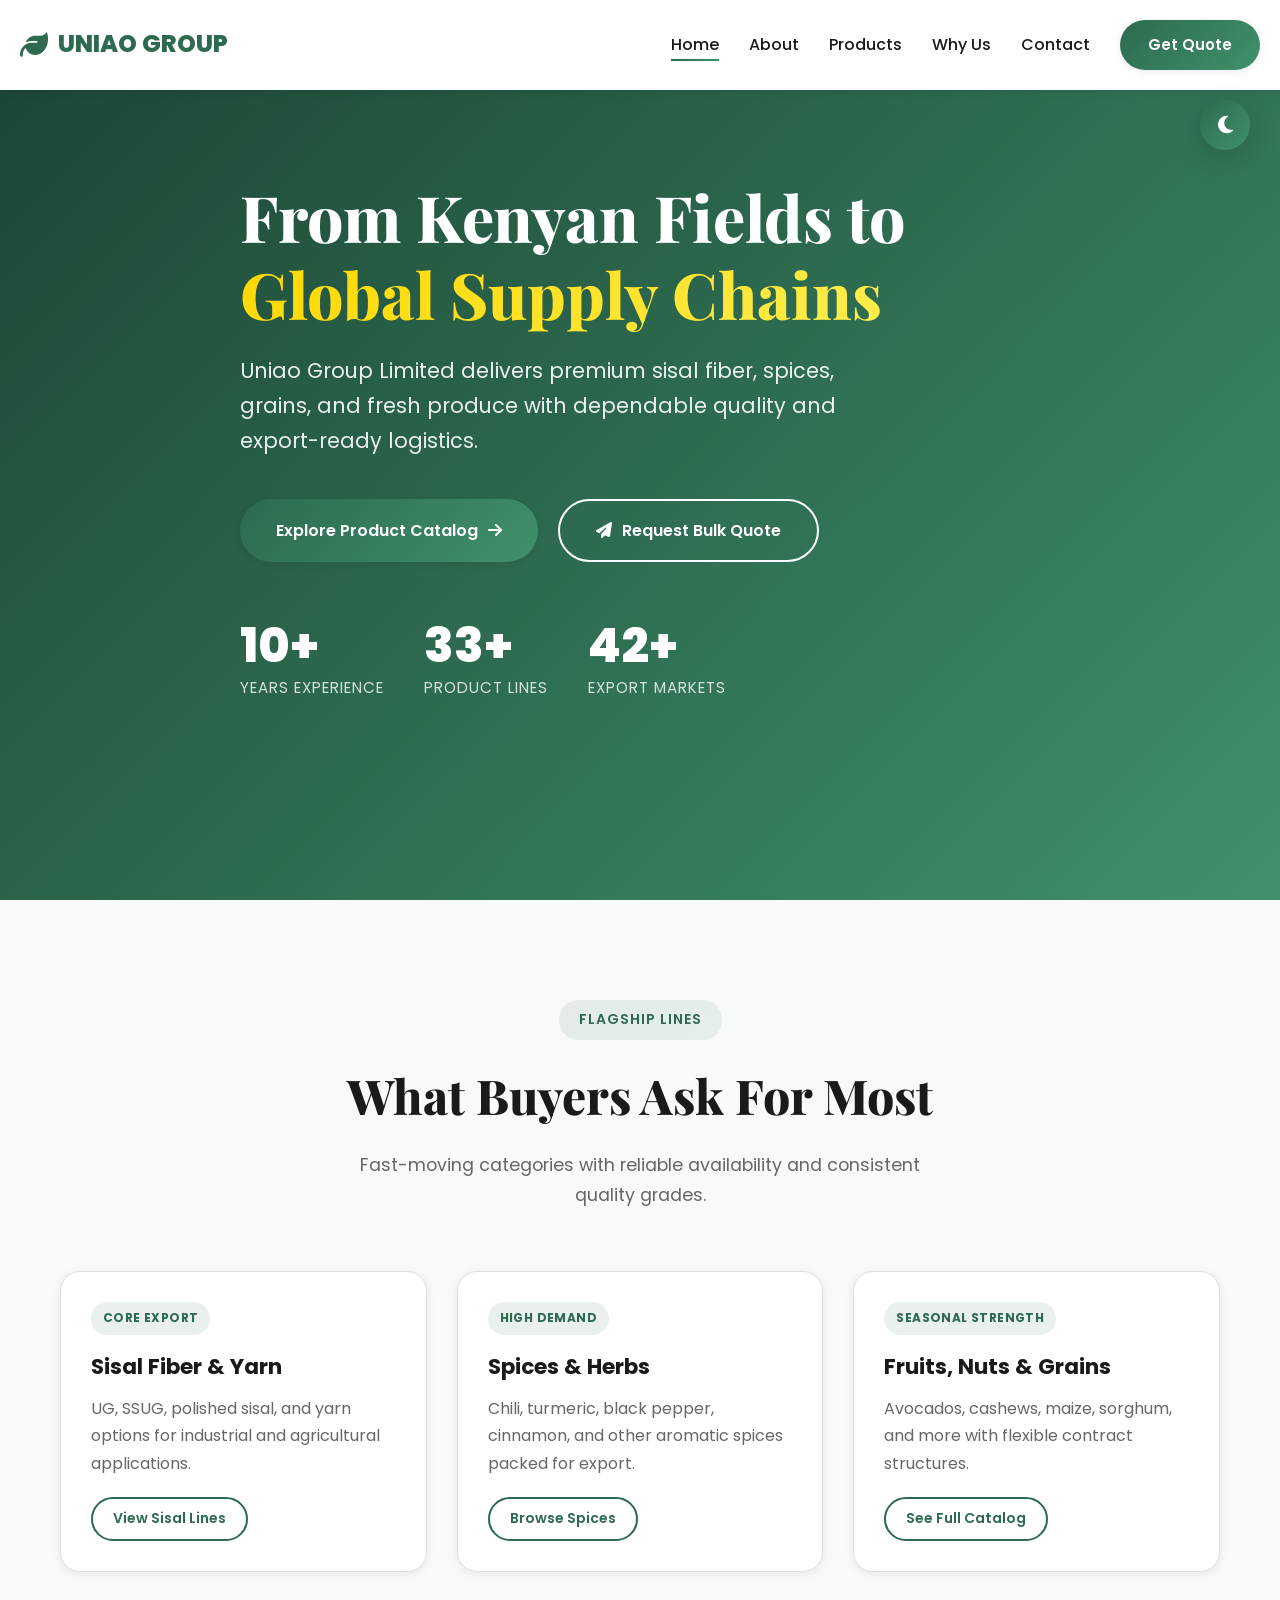
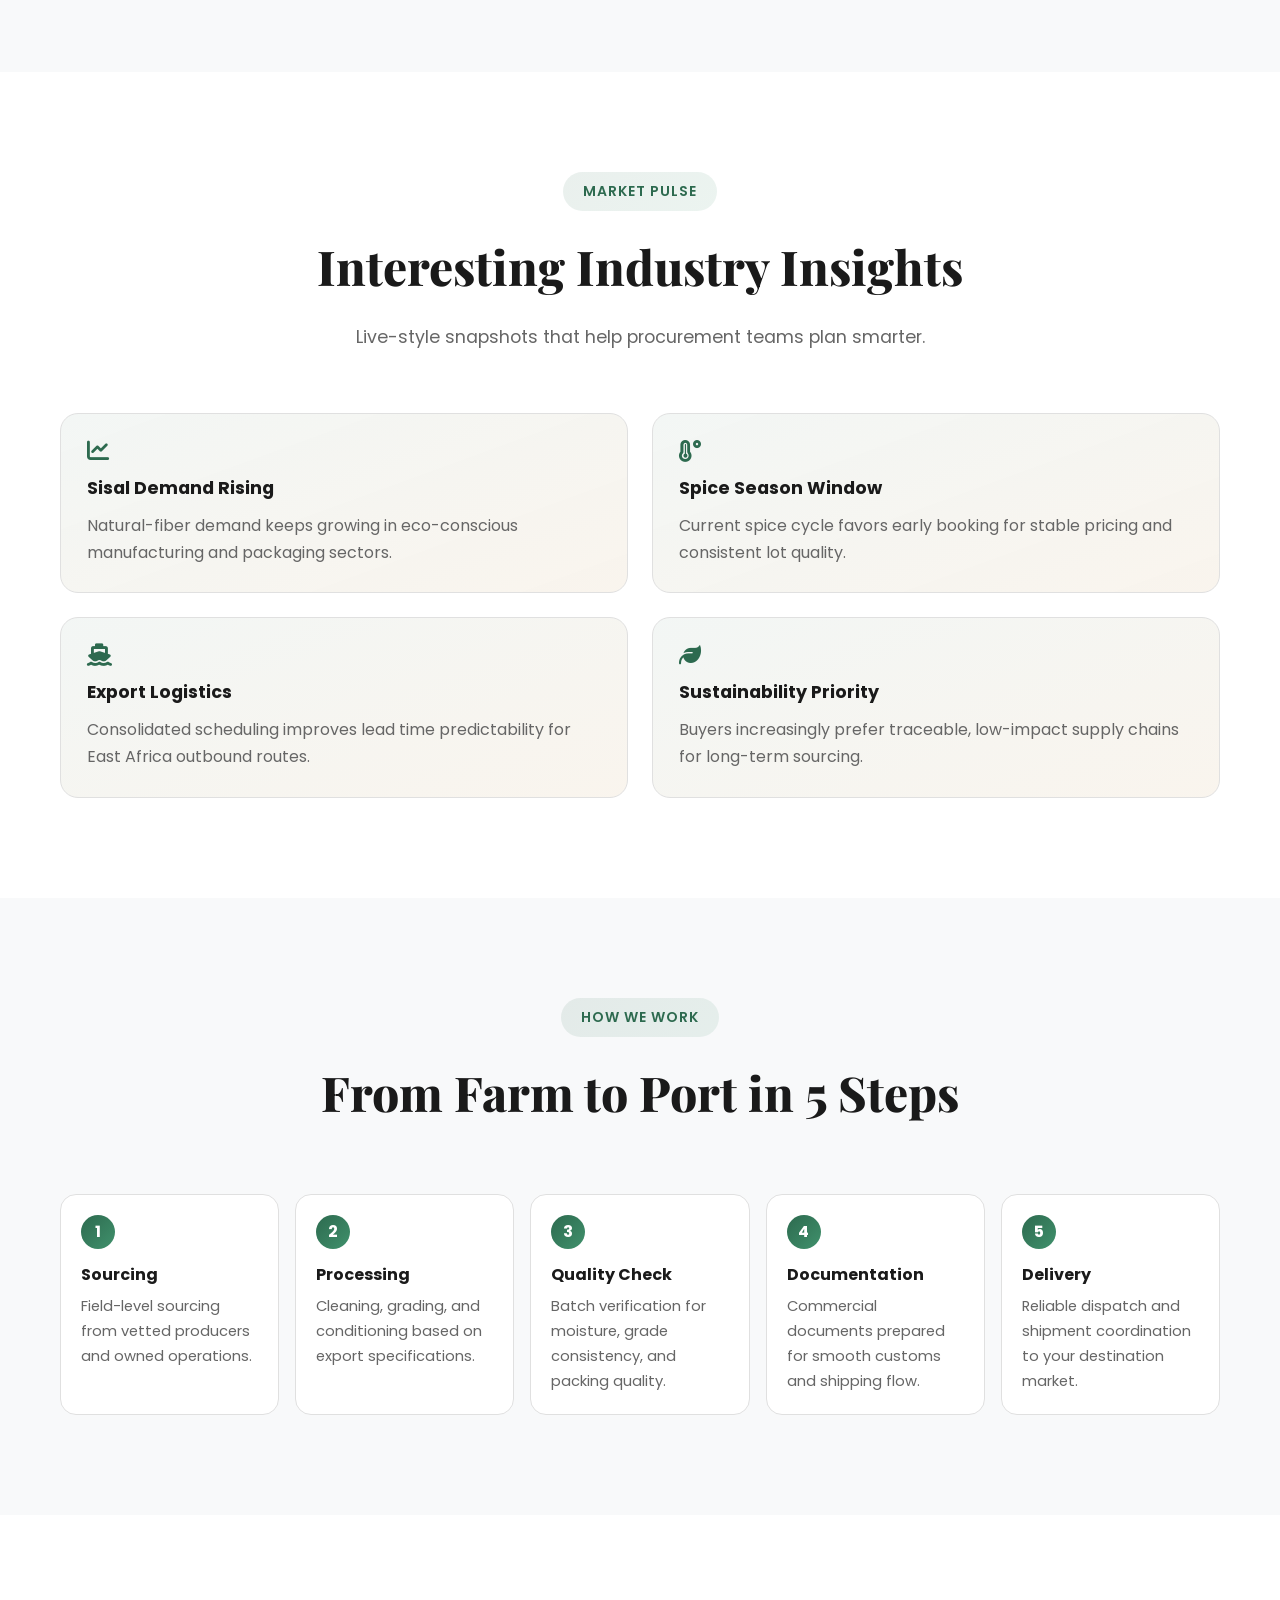
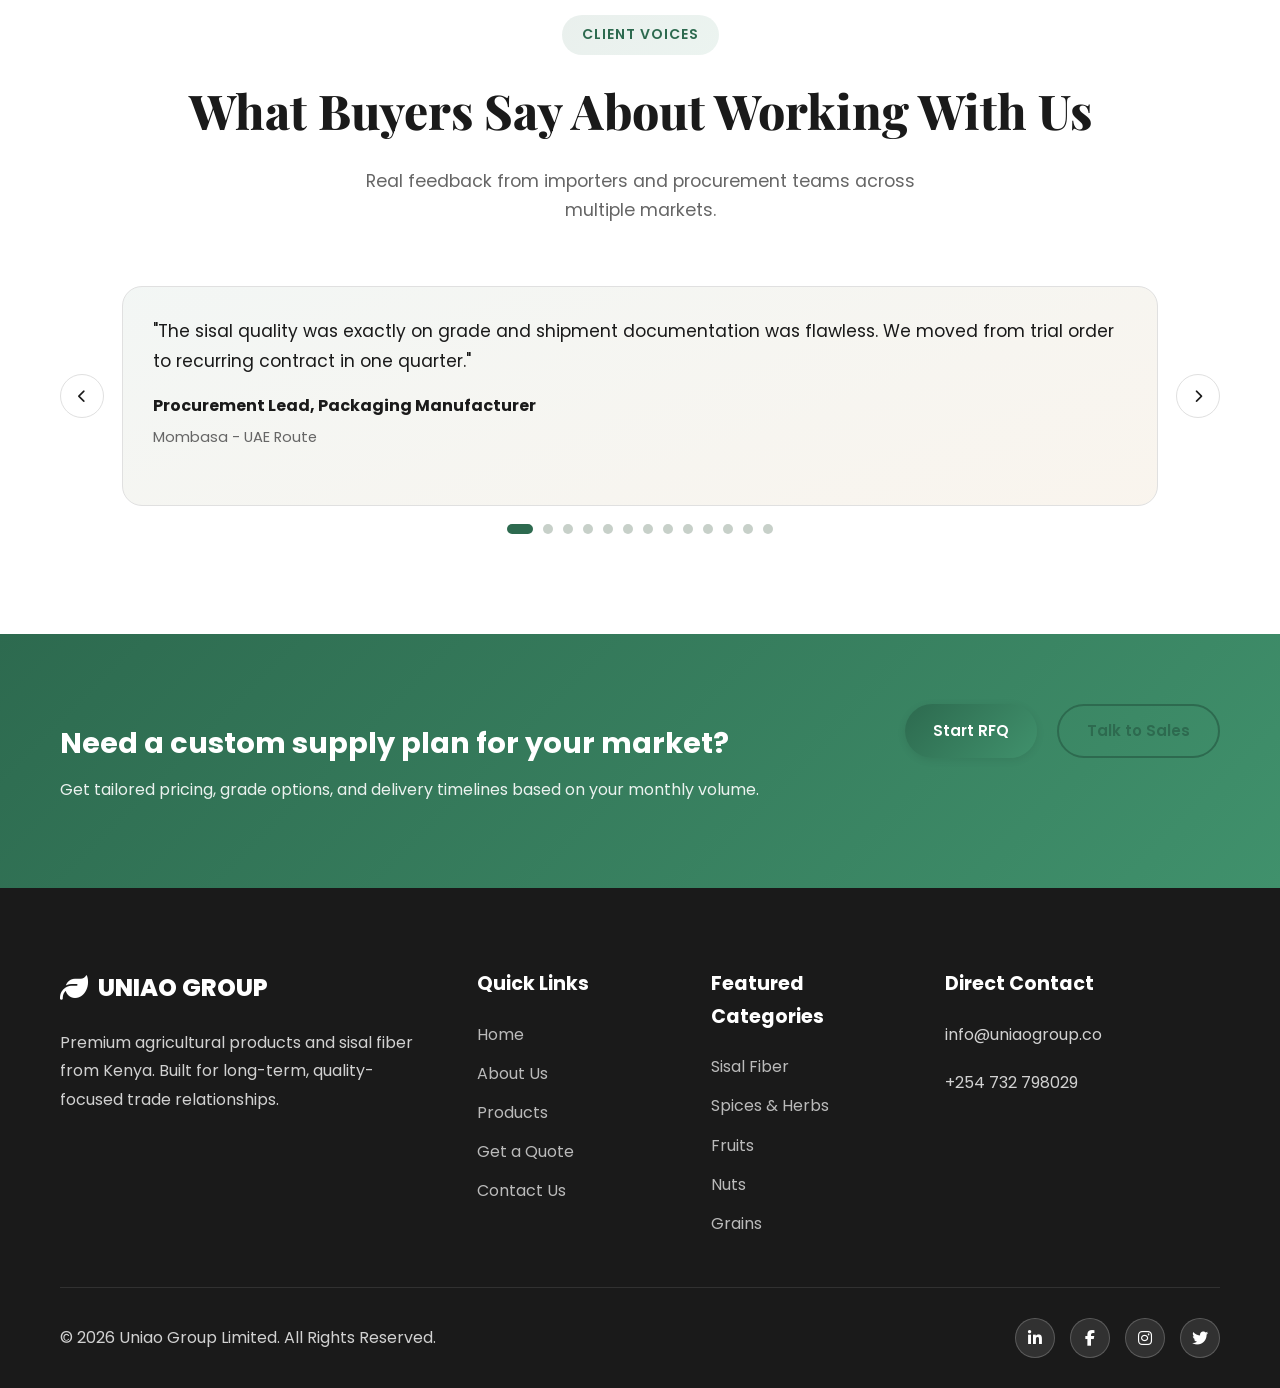
==== commit 5b46df59: "Remove WhatsApp icons and keep single phone number" ====
--- a/index.html
+++ b/index.html
@@ -360,11 +360,6 @@
         <i class="fas fa-arrow-up"></i>
     </button>
 
-    <a href="https://web.whatsapp.com/send?phone=254732798029&text=Hello, I'm interested in your products"
-       class="whatsapp-float" target="_blank" aria-label="Chat on WhatsApp">
-        <i class="fab fa-whatsapp"></i>
-    </a>
-
     <script src="script.js"></script>
 </body>
 </html>
--- a/styles.css
+++ b/styles.css
@@ -1241,30 +1241,6 @@
     box-shadow: var(--shadow-xl);
 }
 
-/* WhatsApp Float Button */
-.whatsapp-float {
-    position: fixed;
-    bottom: 30px;
-    right: 30px;
-    width: 60px;
-    height: 60px;
-    background: #25D366;
-    color: white;
-    border-radius: 50%;
-    display: flex;
-    align-items: center;
-    justify-content: center;
-    font-size: 32px;
-    box-shadow: var(--shadow-lg);
-    z-index: 997;
-    transition: all var(--transition-normal);
-}
-
-.whatsapp-float:hover {
-    transform: scale(1.1);
-    box-shadow: var(--shadow-xl);
-}
-
 /* Homepage Extra Sections */
 .spotlight-section {
     background: var(--bg-gray);
@@ -1590,8 +1566,7 @@
     }
 
     .theme-toggle,
-    .back-to-top,
-    .whatsapp-float {
+    .back-to-top {
         right: 20px;
     }
 
@@ -1658,7 +1633,6 @@
     .navbar,
     .theme-toggle,
     .back-to-top,
-    .whatsapp-float,
     .hamburger {
         display: none;
     }
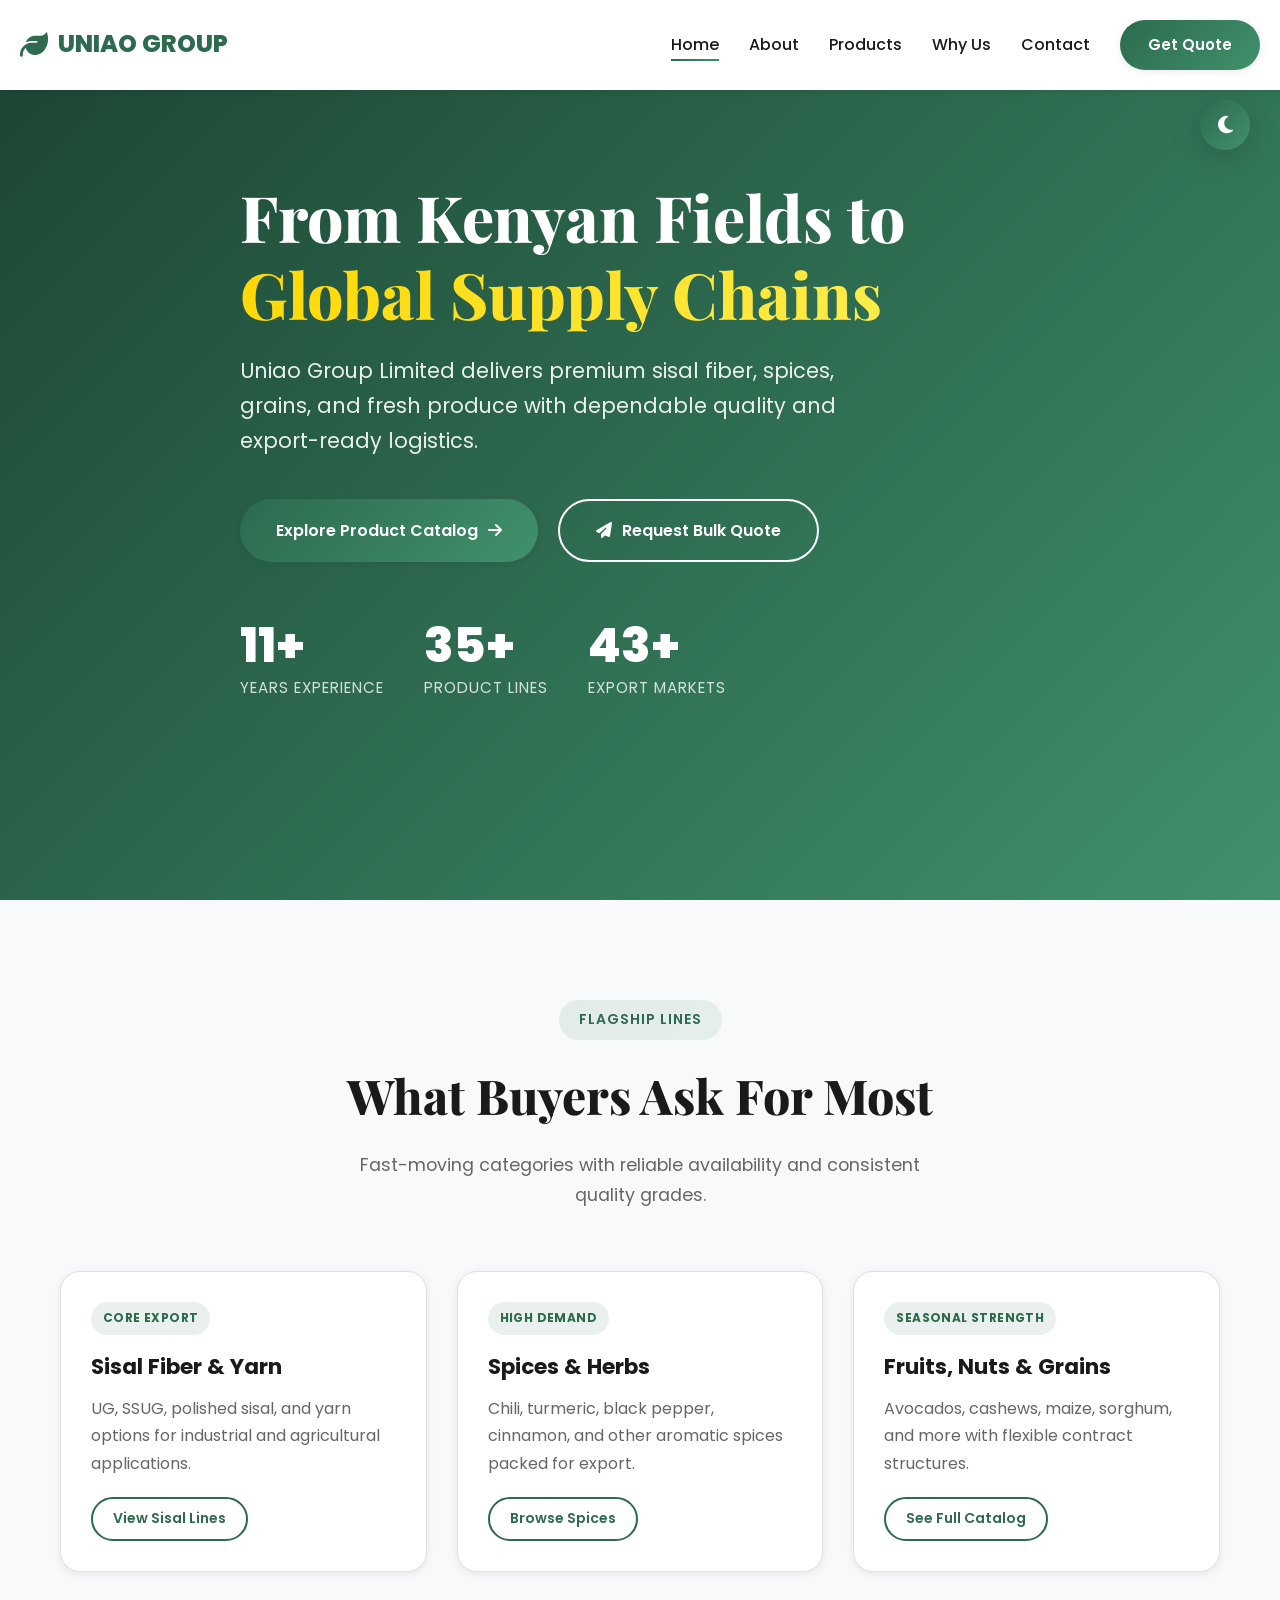
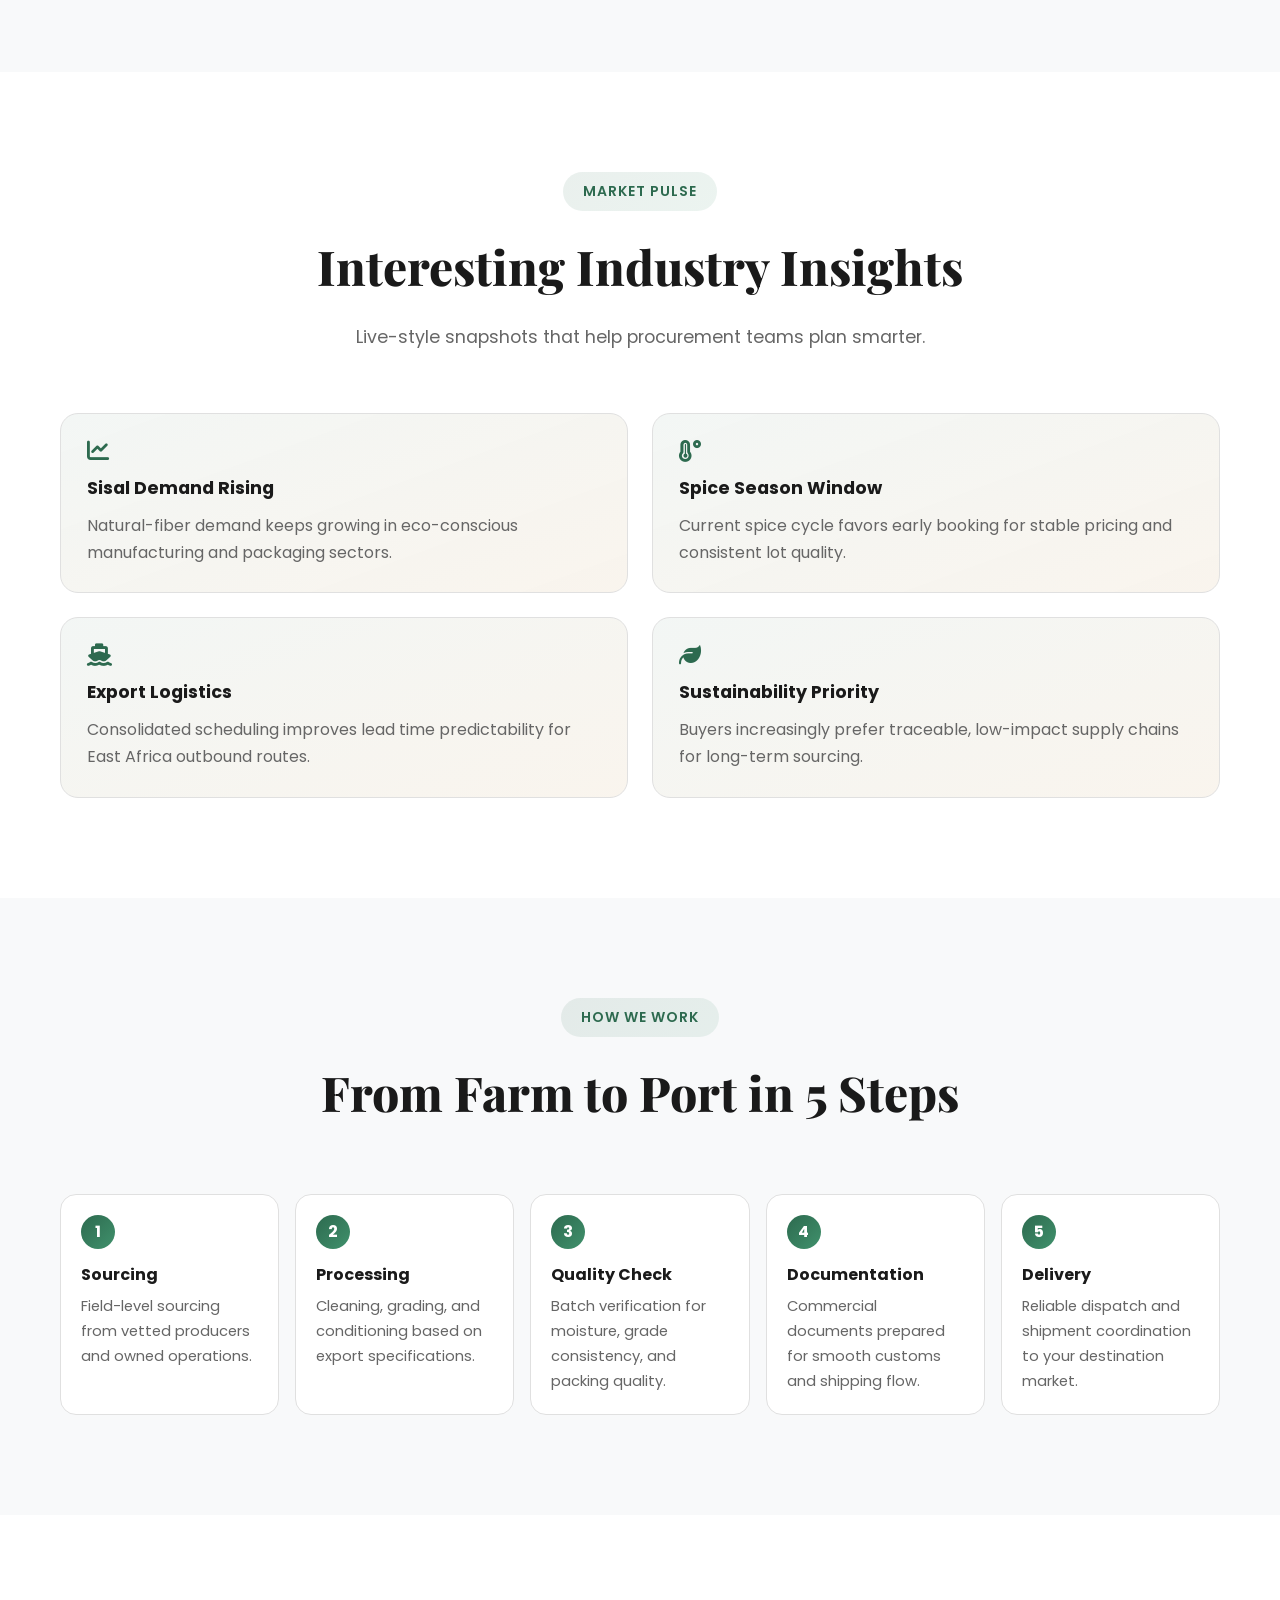
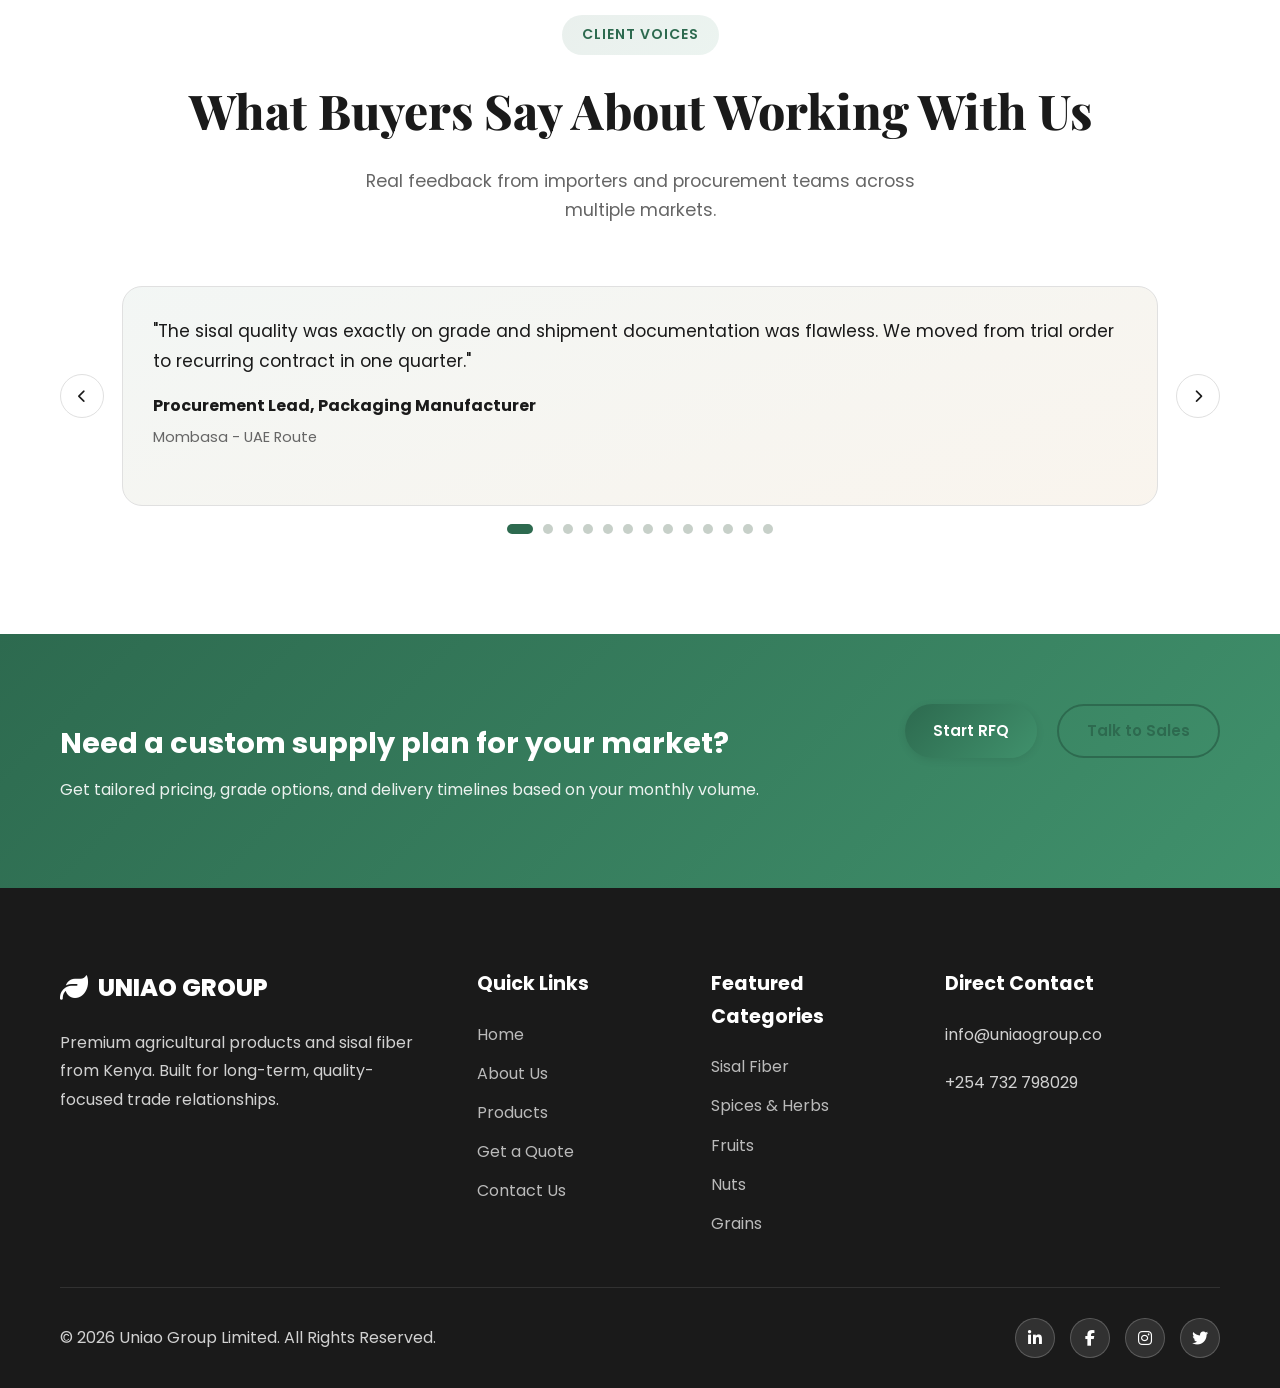
==== commit e99c337f: "Enable footer category deep links to filtered products" ====
--- a/index.html
+++ b/index.html
@@ -323,11 +323,11 @@
                 <div class="footer-col">
                     <h4>Featured Categories</h4>
                     <ul>
-                        <li><a href="products.html">Sisal Fiber</a></li>
-                        <li><a href="products.html">Spices & Herbs</a></li>
-                        <li><a href="products.html">Fruits</a></li>
-                        <li><a href="products.html">Nuts</a></li>
-                        <li><a href="products.html">Grains</a></li>
+                        <li><a href="products.html#sisal">Sisal Fiber</a></li>
+                        <li><a href="products.html#spices">Spices & Herbs</a></li>
+                        <li><a href="products.html#fruits">Fruits</a></li>
+                        <li><a href="products.html#nuts">Nuts</a></li>
+                        <li><a href="products.html#grains">Grains</a></li>
                     </ul>
                 </div>
                 <div class="footer-col">
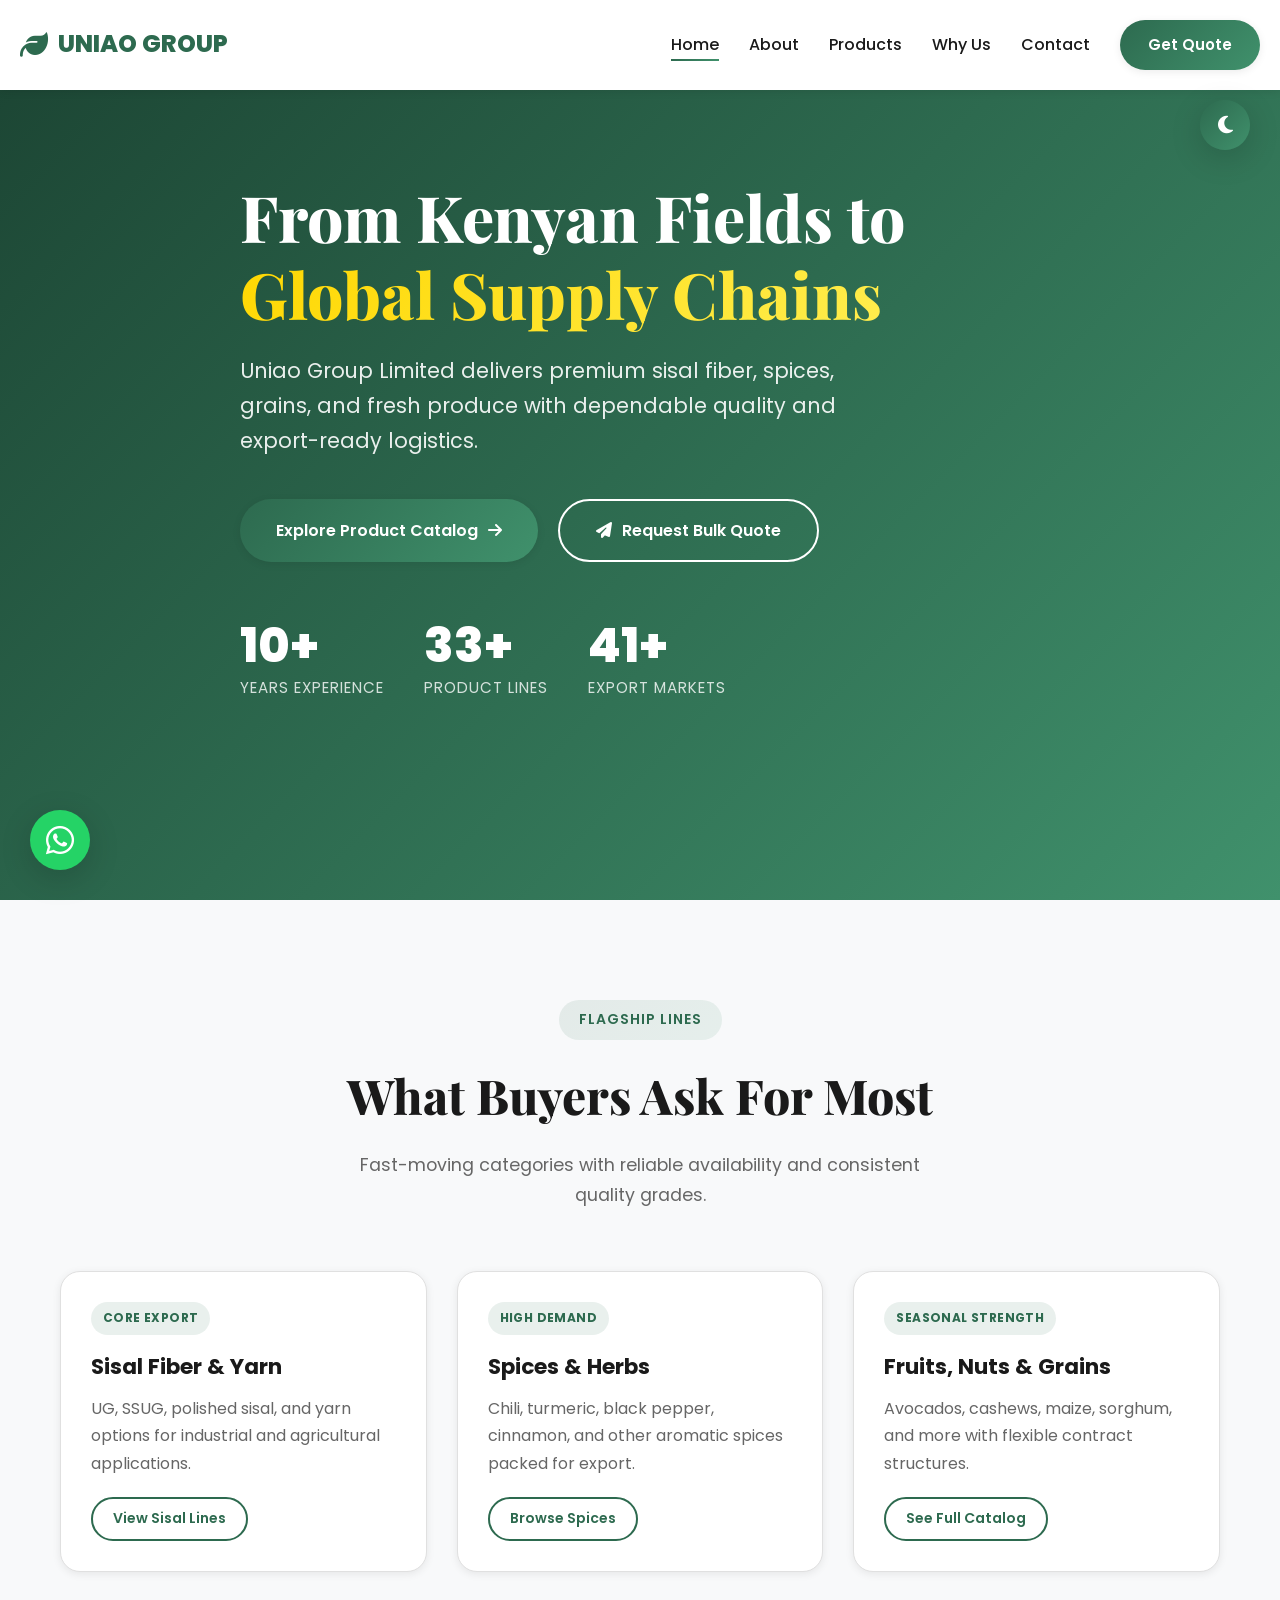
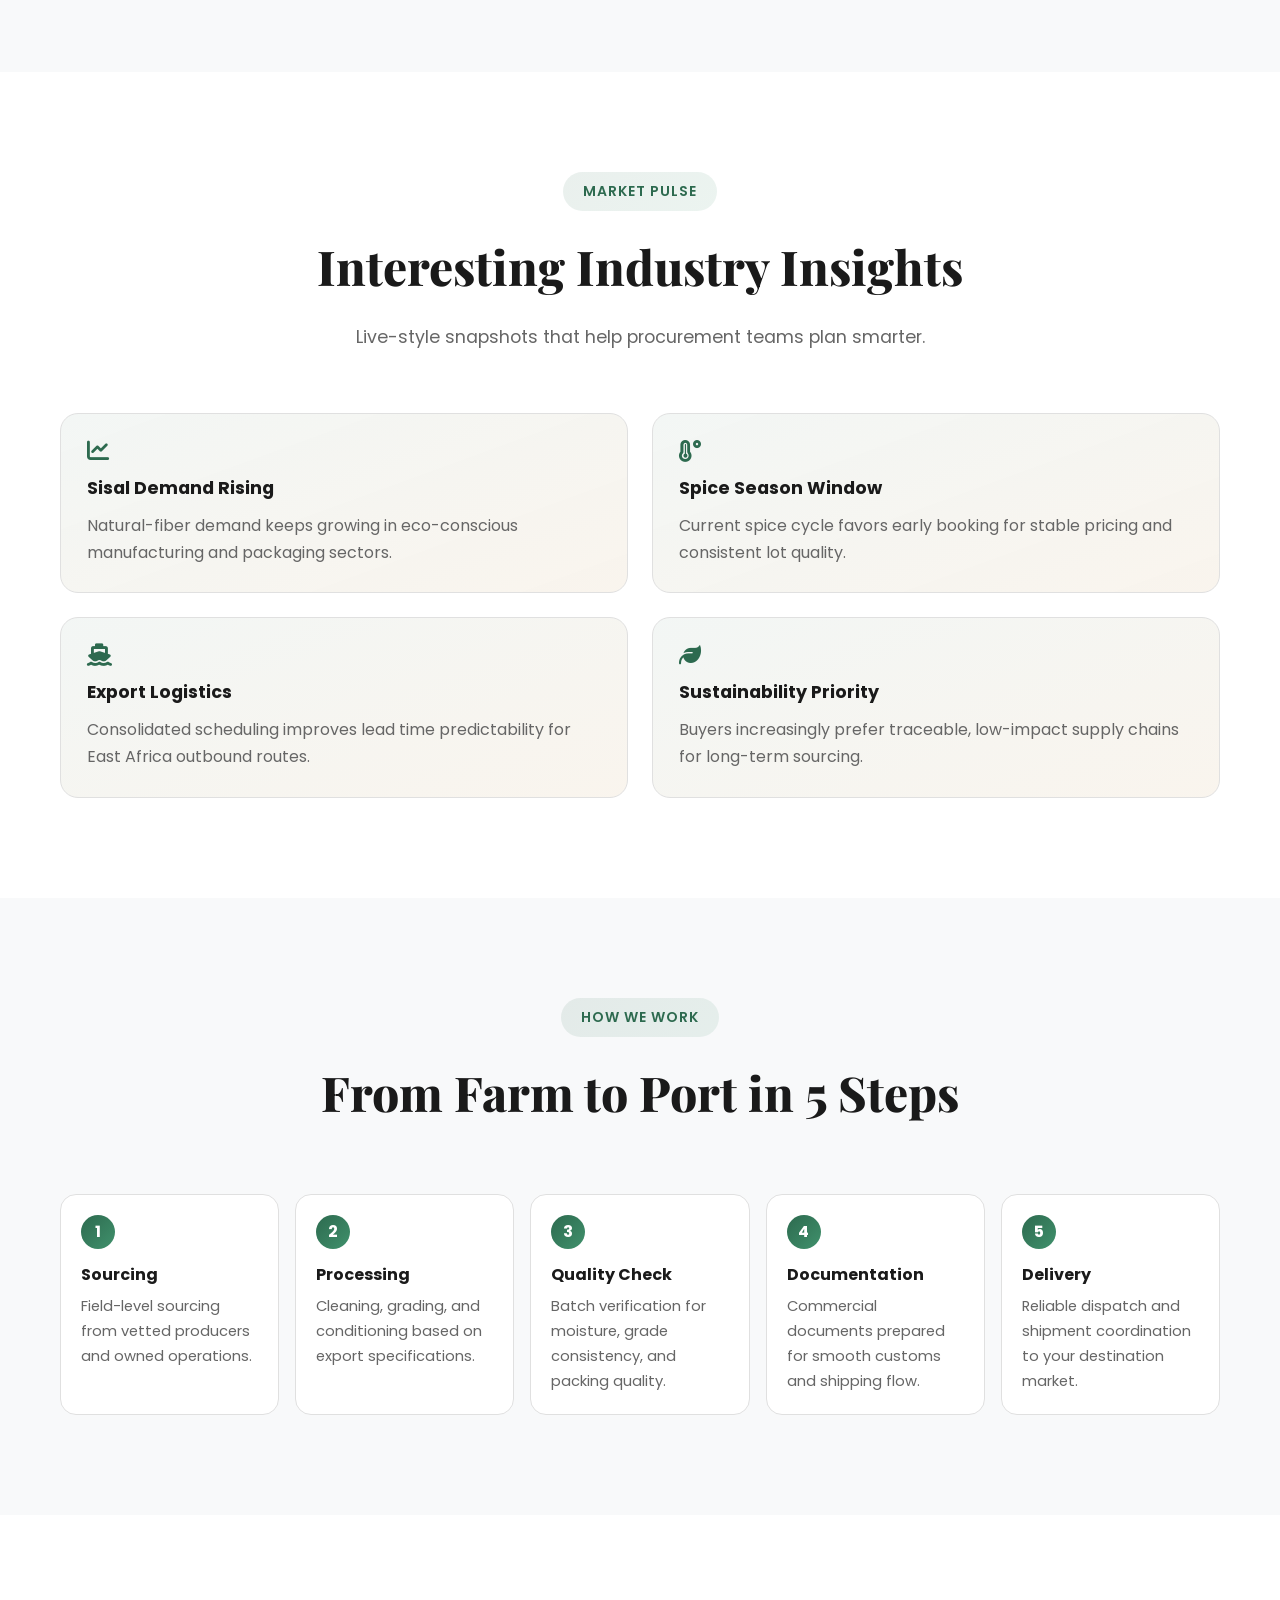
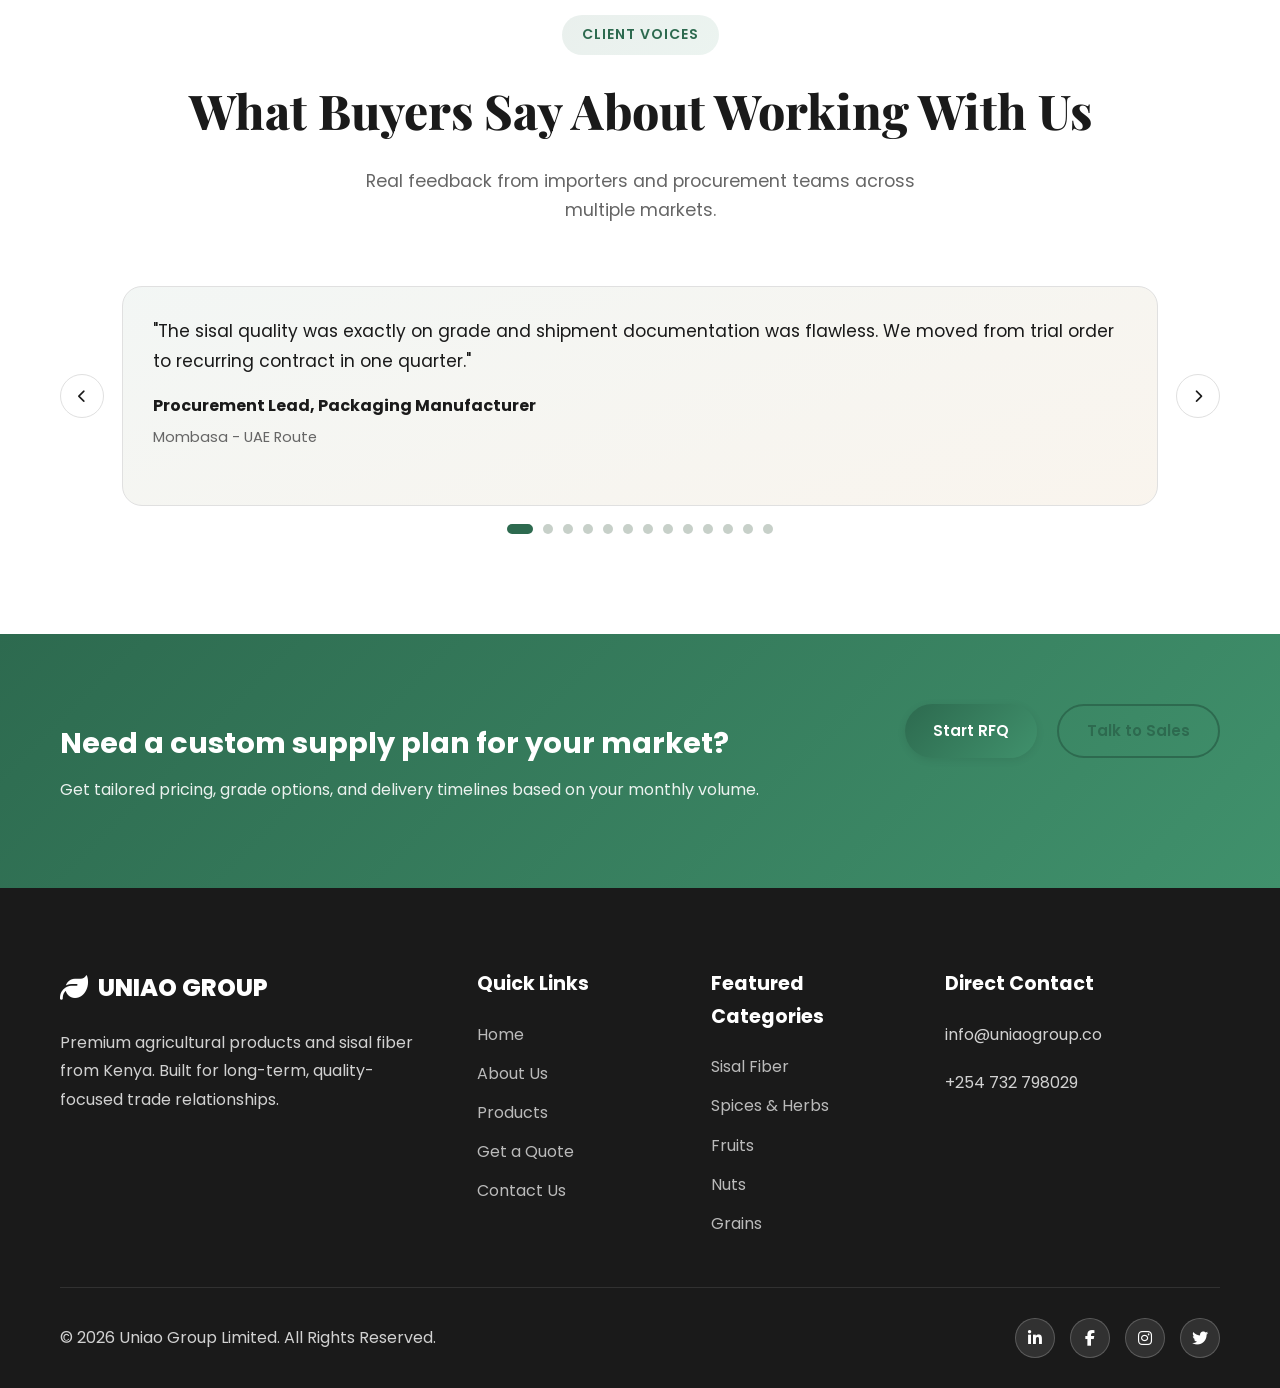
==== commit 0e708ff3: "Add left-side WhatsApp direct message button" ====
--- a/index.html
+++ b/index.html
@@ -360,6 +360,10 @@
         <i class="fas fa-arrow-up"></i>
     </button>
 
+    <a href="https://wa.me/254732798029" class="whatsapp-float-left" target="_blank" rel="noopener noreferrer" aria-label="Message us on WhatsApp">
+        <i class="fab fa-whatsapp"></i>
+    </a>
+
     <script src="script.js"></script>
 </body>
 </html>
--- a/styles.css
+++ b/styles.css
@@ -1241,6 +1241,30 @@
     box-shadow: var(--shadow-xl);
 }
 
+/* WhatsApp Float Button (Left) */
+.whatsapp-float-left {
+    position: fixed;
+    left: 30px;
+    bottom: 30px;
+    width: 60px;
+    height: 60px;
+    background: #25D366;
+    color: white;
+    border-radius: 50%;
+    display: flex;
+    align-items: center;
+    justify-content: center;
+    font-size: 32px;
+    box-shadow: var(--shadow-lg);
+    z-index: 997;
+    transition: all var(--transition-normal);
+}
+
+.whatsapp-float-left:hover {
+    transform: scale(1.1);
+    box-shadow: var(--shadow-xl);
+}
+
 /* Homepage Extra Sections */
 .spotlight-section {
     background: var(--bg-gray);
@@ -1570,6 +1594,10 @@
         right: 20px;
     }
 
+    .whatsapp-float-left {
+        left: 20px;
+    }
+
     .theme-toggle {
         width: 45px;
         height: 45px;
@@ -1633,6 +1661,7 @@
     .navbar,
     .theme-toggle,
     .back-to-top,
+    .whatsapp-float-left,
     .hamburger {
         display: none;
     }
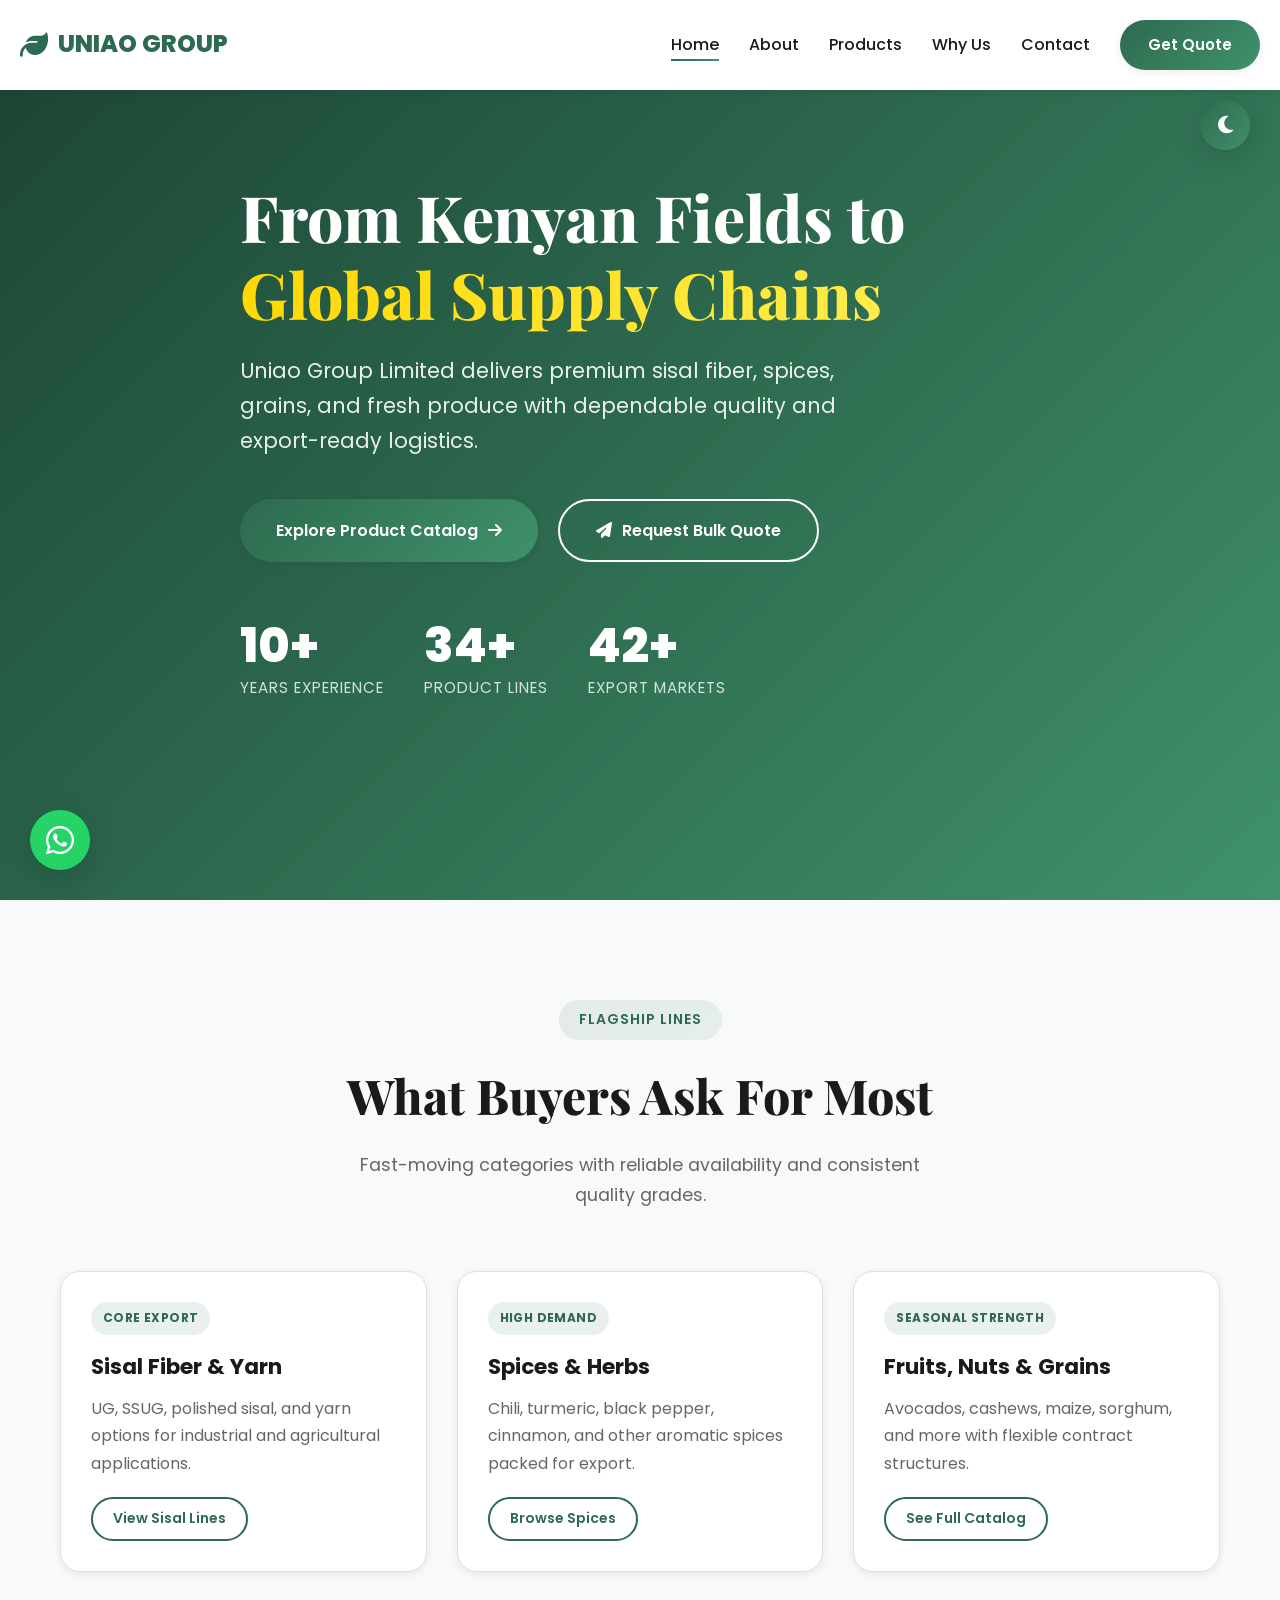
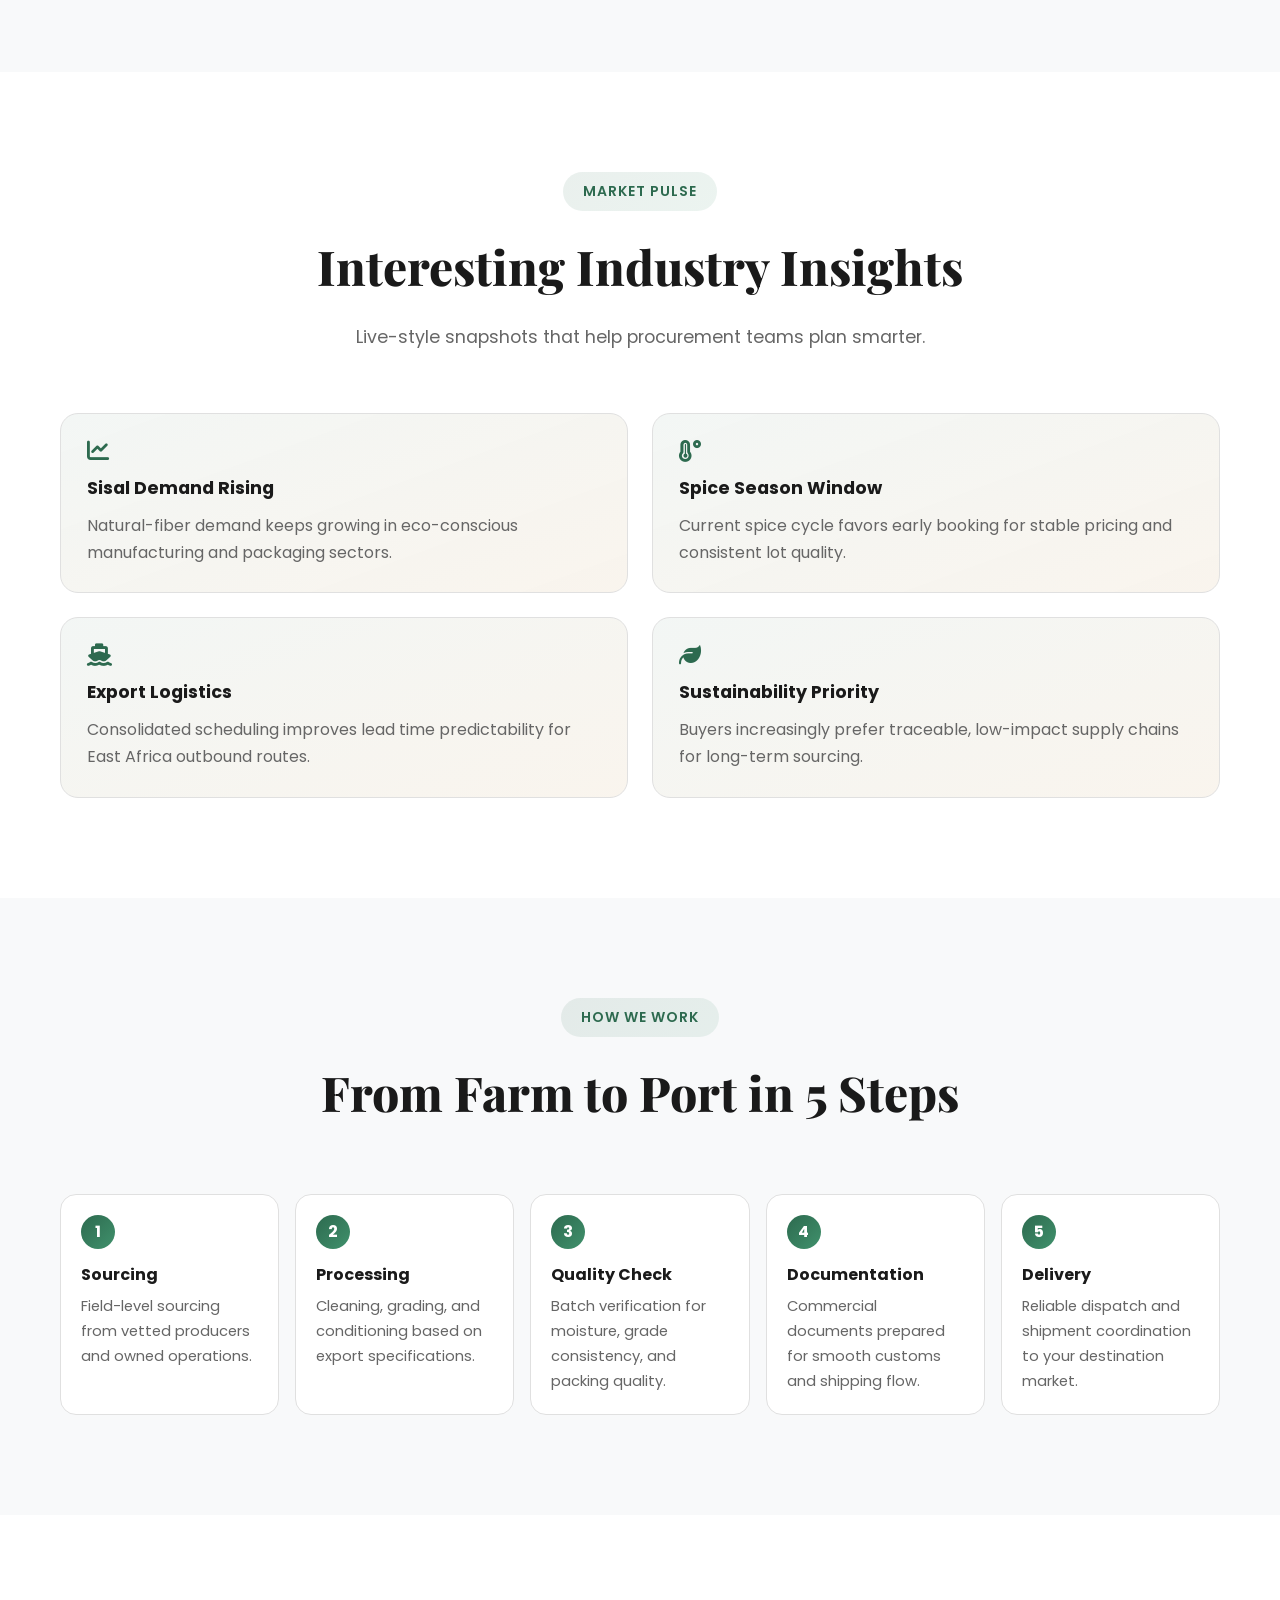
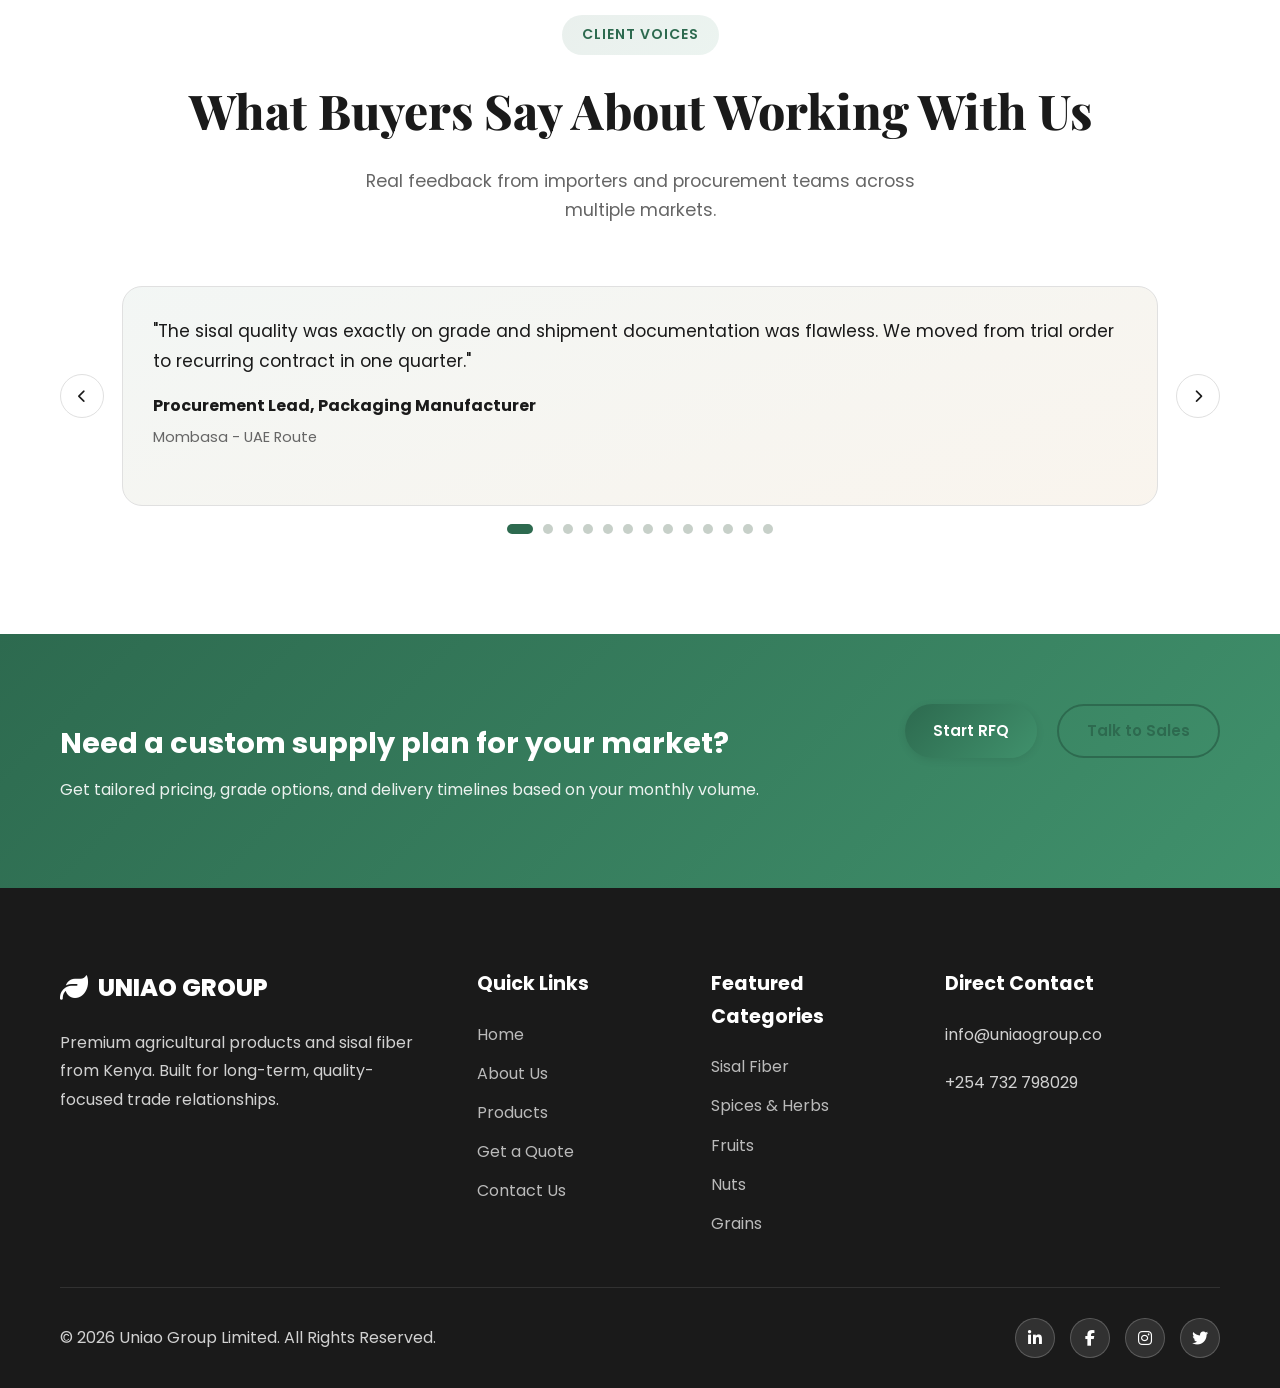
==== commit 07cb4acd: "Perf: async Font Awesome, preconnect hints, fix loading screen delay" ====
--- a/index.html
+++ b/index.html
@@ -5,8 +5,13 @@
     <meta name="viewport" content="width=device-width, initial-scale=1.0">
     <meta name="description" content="Uniao Group Limited - Premium sisal fiber and agricultural exports from Kenya.">
     <title>Uniao Group Limited | Premium Sisal & Agro Exports</title>
+    <link rel="preconnect" href="https://fonts.googleapis.com">
+    <link rel="preconnect" href="https://fonts.gstatic.com" crossorigin>
+    <link rel="preconnect" href="https://cdnjs.cloudflare.com">
+    <link rel="preconnect" href="https://images.unsplash.com">
     <link rel="stylesheet" href="styles.css">
-    <link rel="stylesheet" href="https://cdnjs.cloudflare.com/ajax/libs/font-awesome/6.4.0/css/all.min.css">
+    <link rel="preload" href="https://cdnjs.cloudflare.com/ajax/libs/font-awesome/6.4.0/css/all.min.css" as="style" onload="this.onload=null;this.rel='stylesheet'">
+    <noscript><link rel="stylesheet" href="https://cdnjs.cloudflare.com/ajax/libs/font-awesome/6.4.0/css/all.min.css"></noscript>
     <link href="https://fonts.googleapis.com/css2?family=Poppins:wght@300;400;500;600;700;800&family=Playfair+Display:wght@700;800&display=swap" rel="stylesheet">
 </head>
 <body>
--- a/styles.css
+++ b/styles.css
@@ -758,6 +758,13 @@
     margin-bottom: 20px;
 }
 
+.product-price {
+    font-size: 1rem;
+    font-weight: 700;
+    color: var(--primary-color);
+    margin-bottom: 18px;
+}
+
 /* Why Us Section */
 .why-us-section {
     background: var(--gradient-primary);
